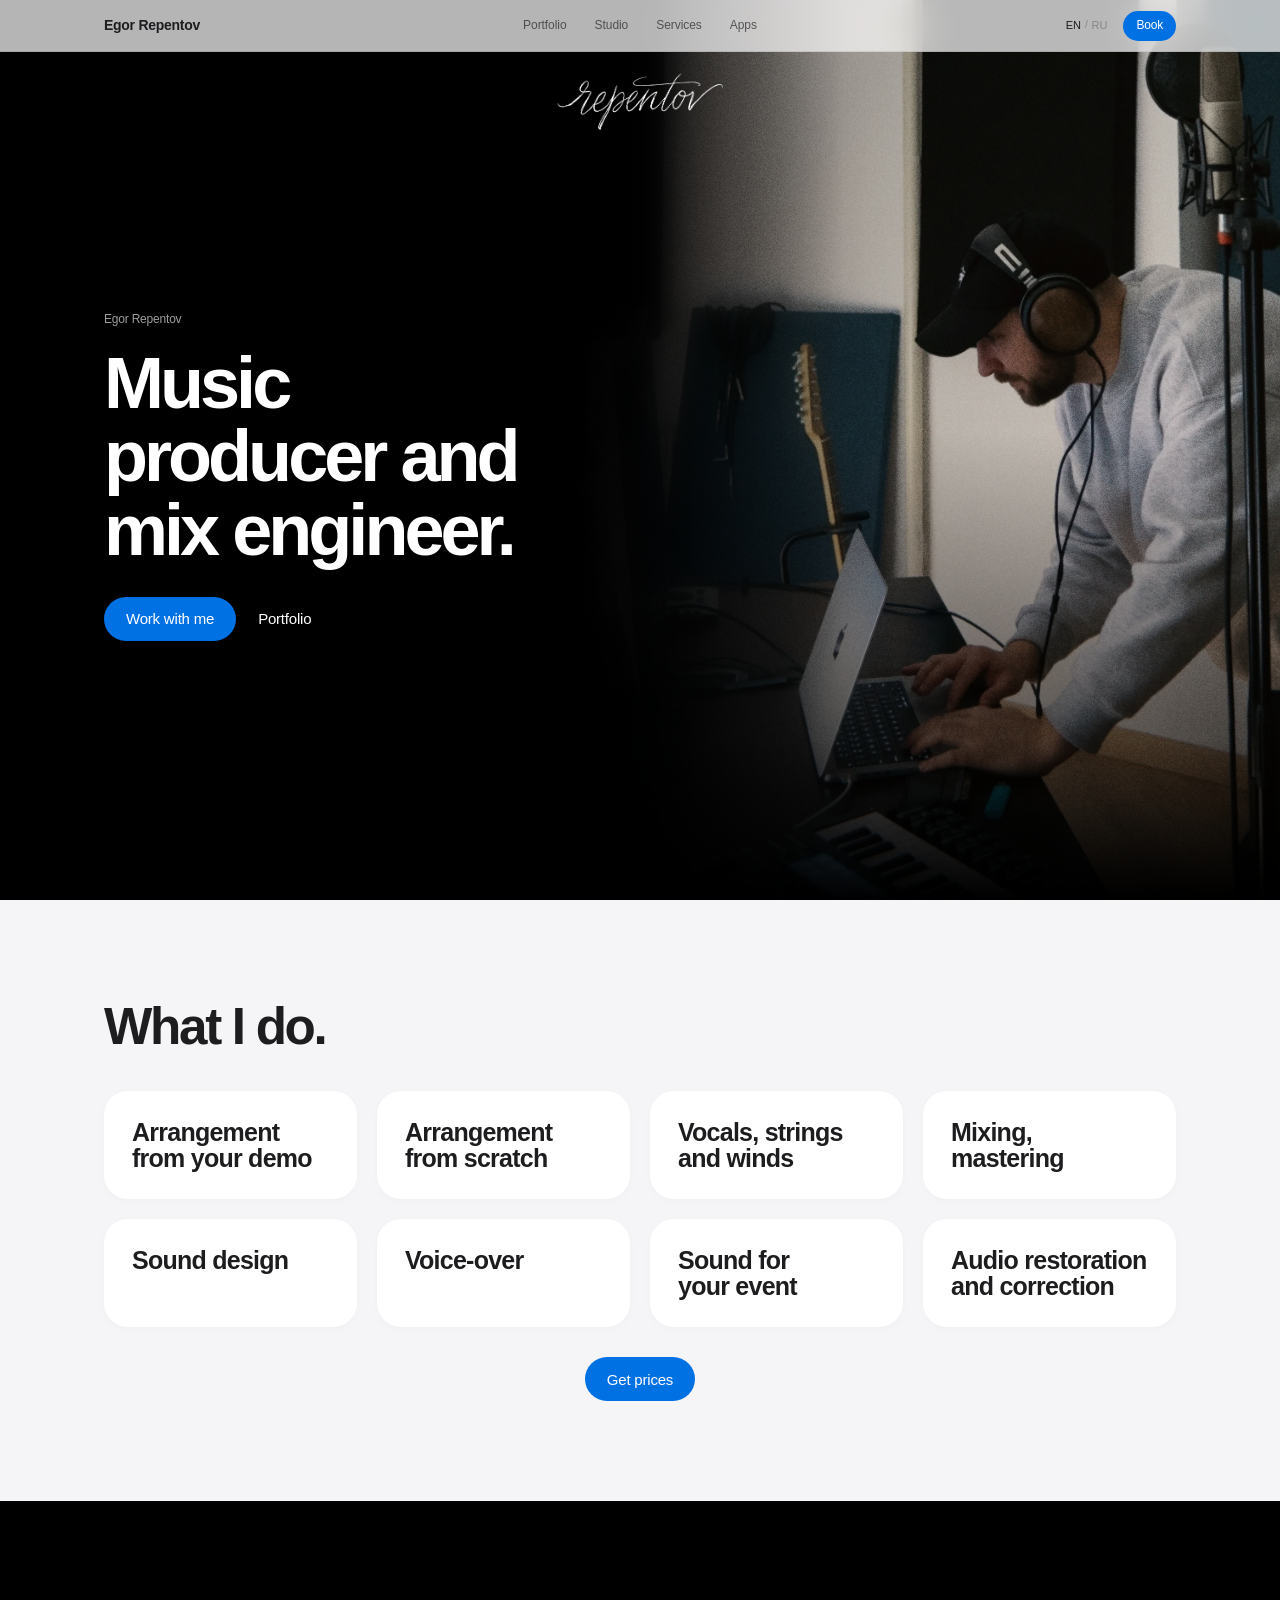
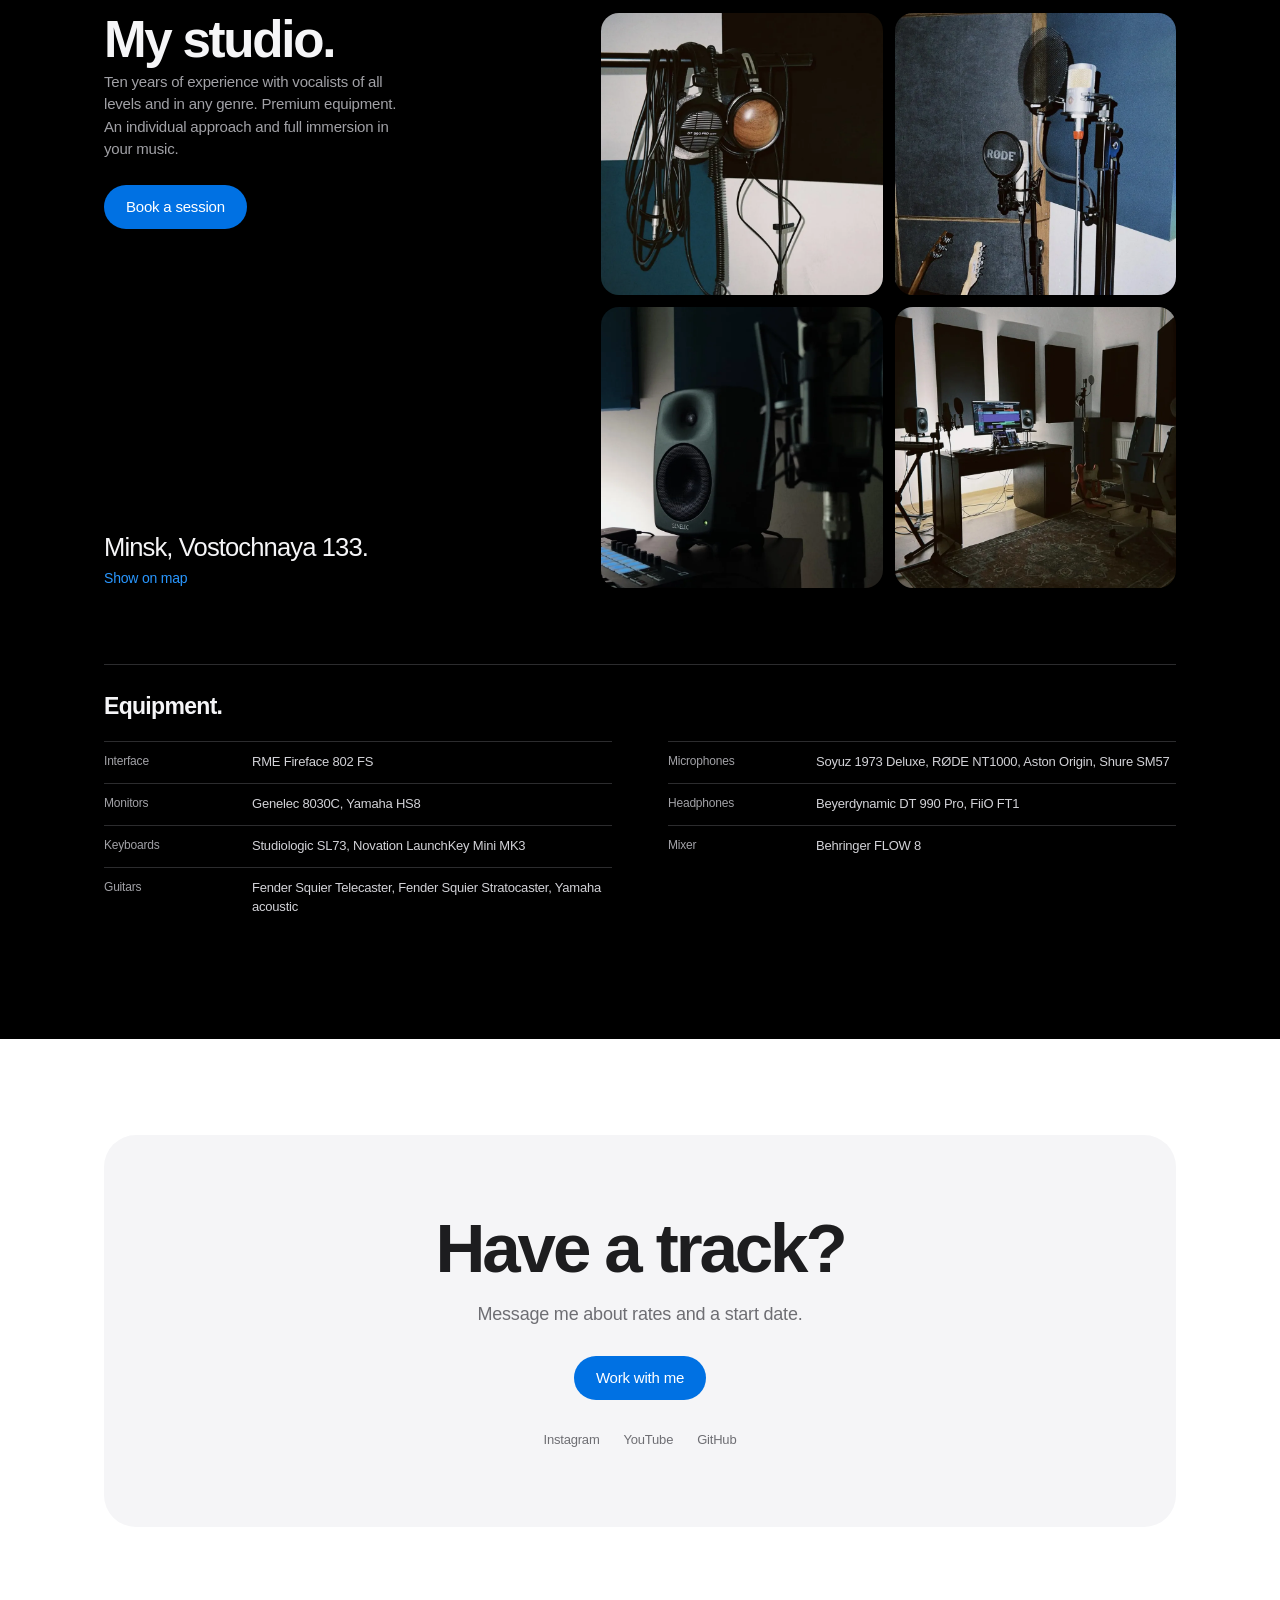
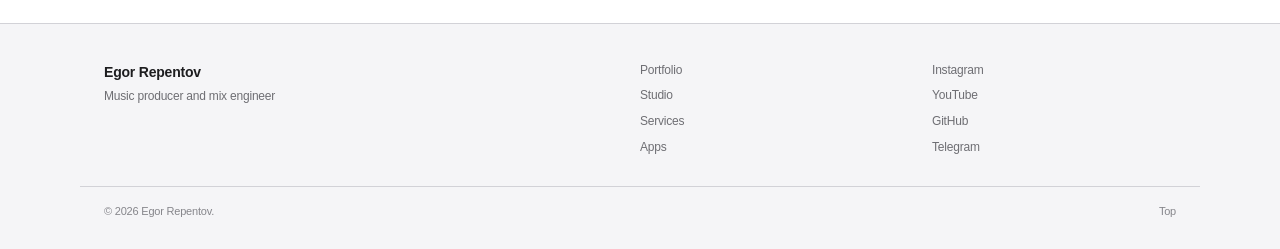
==== index.html @ b50a0714 "Initial site" ====
<!doctype html>
<html lang="en" data-lang="en">
<head>
  <meta charset="utf-8">
  <meta name="viewport" content="width=device-width, initial-scale=1">
  <title>Egor Repentov — music producer and mix engineer</title>
  <meta name="description" content="Egor Repentov is a music producer and mix engineer in Minsk. Music, recording and mixing. Studio and services.">
  <meta name="theme-color" content="#fbfbfd">
  <meta property="og:type" content="website">
  <meta property="og:title" content="Egor Repentov — music producer and mix engineer">
  <meta property="og:description" content="Egor Repentov is a music producer and mix engineer in Minsk. Music, recording and mixing. Studio and services.">
  <meta property="og:url" content="https://repentov-dev.github.io/">
  <meta property="og:image" content="https://repentov-dev.github.io/assets/hero-portrait.webp">
  <meta name="twitter:card" content="summary_large_image">
  <link rel="icon" href="favicon.svg" type="image/svg+xml">
  <link rel="stylesheet" href="css/apple.css">
  <script>
    try {
      if (localStorage.getItem('repentov-lang') === 'ru') {
        document.documentElement.lang = 'ru';
        document.documentElement.dataset.lang = 'ru';
      }
    } catch (e) {}
  </script>
</head>
<body class="page-home">
  <a class="skip" href="#main" data-ru="К содержанию">Skip to content</a>
  <header class="nav" data-nav>
    <div class="nav__inner">
      <a class="nav__brand" href="index.html" data-ru="Егор Репентов">Egor Repentov</a>
      <nav class="nav__links" aria-label="Primary">
        <a href="portfolio.html" data-nav-link="records" data-ru="Портфолио">Portfolio</a>
        <a href="index.html#studio" data-nav-link="studio" data-ru="Студия">Studio</a>
        <a href="index.html#services" data-nav-link="services" data-ru="Услуги">Services</a>
        <a href="apps.html" data-nav-link="apps" data-ru="Приложения">Apps</a>
      </nav>
      <div class="nav__actions">
        <div class="nav__lang" role="group" aria-label="Language" data-ru-aria-label="Язык">
          <button type="button" data-set-lang="en" aria-pressed="true" aria-label="English">en</button>
          <span aria-hidden="true">/</span>
          <button type="button" data-set-lang="ru" aria-pressed="false" lang="ru" aria-label="Русский">ru</button>
        </div>
        <a class="nav__book" href="https://t.me/repentov" target="_blank" rel="noopener" data-ru="Записаться">Book</a>
        <button class="nav__menu" type="button" data-menu aria-expanded="false" aria-controls="site-menu" aria-label="Menu" data-ru-aria-label="Меню"><span></span><span></span></button>
      </div>
    </div>
  </header>
  <div class="menu" id="site-menu" data-menu-panel aria-hidden="true">
    <nav class="menu__links" aria-label="Menu">
      <a href="portfolio.html" data-ru="Портфолио">Portfolio</a>
      <a href="index.html#studio" data-ru="Студия">Studio</a>
      <a href="index.html#services" data-ru="Услуги">Services</a>
      <a href="apps.html" data-ru="Приложения">Apps</a>
      <a href="index.html#contact" data-ru="Контакт">Contact</a>
    </nav>
    <a class="menu__book" href="https://t.me/repentov" target="_blank" rel="noopener" data-ru="Записаться">Book a session</a>
    <p class="menu__meta"><span>Minsk</span><a href="https://t.me/repentov" target="_blank" rel="noopener">Telegram</a></p>
  </div>

  <main id="main">
    <section class="classic-hero" id="top">
      <div class="classic-hero__media"><img src="assets/hero-portrait.webp" width="2016" height="2122" alt="Egor Repentov in the studio" loading="eager" fetchpriority="high" decoding="sync"></div>
      <div class="classic-hero__blur" aria-hidden="true"></div>
      <div class="classic-hero__grain" aria-hidden="true"></div>
      <div class="classic-hero__scrim" aria-hidden="true"></div>
      <a class="classic-hero__logo" href="#top" aria-label="Egor Repentov" data-ru-aria-label="Егор Репентов">
        <img src="assets/logo-repentov.png" width="385" height="136" alt="">
      </a>
      <div class="wrap classic-hero__inner">
        <div class="classic-hero__text">
          <p class="classic-hero__name" data-ru="Егор Репентов">Egor Repentov</p>
          <h1 data-ru="Музыкальный продюсер и микс-инженер.">Music producer and mix engineer.</h1>
          <div class="classic-hero__actions">
            <a class="button" href="https://t.me/repentov" target="_blank" rel="noopener" data-ru="Работать со мной">Work with me</a>
            <a class="button button--text" href="portfolio.html" data-ru="Портфолио">Portfolio</a>
          </div>
        </div>
      </div>
    </section>
    <section class="section services" id="services">
      <div class="wrap">
        <div class="section-head">
          <h2 data-ru="Что я делаю.">What I do.</h2>
        </div>
        <div class="service-grid">
          <article class="service-card">
            <h3 data-ru="Аранжировка по вашему демо">Arrangement from your demo</h3>
          </article>
          <article class="service-card">
            <h3 data-ru="Аранжировка с нуля">Arrangement from scratch</h3>
          </article>
          <article class="service-card">
            <h3 data-ru="Запись вокала, струнных, духовых">Vocals, strings and winds</h3>
          </article>
          <article class="service-card">
            <h3 data-ru="Сведение, мастеринг">Mixing, mastering</h3>
          </article>
          <article class="service-card">
            <h3 data-ru="Саунд-дизайн">Sound design</h3>
          </article>
          <article class="service-card">
            <h3 data-ru="Озвучка">Voice-over</h3>
          </article>
          <article class="service-card">
            <h3 data-ru="Звук на ваше мероприятие">Sound for your event</h3>
          </article>
          <article class="service-card">
            <h3 data-ru="Восстановление и коррекция аудио">Audio restoration and correction</h3>
          </article>
        </div>
        <div class="services__cta">
          <a class="button" href="https://t.me/repentov" target="_blank" rel="noopener" data-ru="Узнать цены">Get prices</a>
        </div>
      </div>
    </section>
    <section class="section studio theme-dark" id="studio">
      <div class="wrap">
        <div class="studio__grid">
          <div class="studio__copy">
            <h2 data-ru="Моя студия.">My studio.</h2>
            <p class="studio__note" data-ru="Десятилетний опыт работы с вокалистами любых уровней и в любых жанрах. Оборудование премиум-класса. Индивидуальный подход и полное погружение в вашу музыку.">Ten years of experience with vocalists of all levels and in any genre. Premium equipment. An individual approach and full immersion in your music.</p>
            <a class="button" href="https://t.me/repentov" target="_blank" rel="noopener" data-ru="Записаться">Book a session</a>
            <p class="studio__address" data-ru="Минск, ул. Восточная, 133.">Minsk, Vostochnaya 133.</p>
            <a class="text-link" href="https://yandex.by/maps/?ll=27.5978365%2C53.9412757&amp;z=17&amp;pt=27.5978365%2C53.9412757&amp;text=%D0%9C%D0%B8%D0%BD%D1%81%D0%BA%2C%20%D1%83%D0%BB%D0%B8%D1%86%D0%B0%20%D0%92%D0%BE%D1%81%D1%82%D0%BE%D1%87%D0%BD%D0%B0%D1%8F%2C%20133" target="_blank" rel="noopener"><span data-ru="Показать на карте">Show on map</span></a>
          </div>
          <div class="studio__photos"><figure><img src="assets/studio-1.webp" width="900" height="900" alt="Наушники в студии" loading="eager" decoding="async"></figure><figure><img src="assets/studio-2.webp" width="900" height="900" alt="Микрофонная стойка и гитары" loading="eager" decoding="async"></figure><figure><img src="assets/studio-3.webp" width="900" height="900" alt="Монитор Genelec 8030C" loading="eager" decoding="async"></figure><figure><img src="assets/studio-4.webp" width="900" height="900" alt="Студийная комната: стол, мониторы, акустические панели" loading="eager" decoding="async"></figure></div>
        </div>
        <div class="studio__gear">
          <h3 data-ru="Оборудование.">Equipment.</h3>
          <dl class="gear"><div><dt data-ru="Интерфейс">Interface</dt><dd>RME Fireface 802 FS</dd></div><div><dt data-ru="Микрофоны">Microphones</dt><dd>Soyuz 1973 Deluxe, RØDE NT1000, Aston Origin, Shure SM57</dd></div><div><dt data-ru="Мониторы">Monitors</dt><dd>Genelec 8030C, Yamaha HS8</dd></div><div><dt data-ru="Наушники">Headphones</dt><dd>Beyerdynamic DT 990 Pro, FiiO FT1</dd></div><div><dt data-ru="Клавиши">Keyboards</dt><dd>Studiologic SL73, Novation LaunchKey Mini MK3</dd></div><div><dt data-ru="Микшер">Mixer</dt><dd>Behringer FLOW 8</dd></div><div><dt data-ru="Гитары">Guitars</dt><dd>Fender Squier Telecaster, Fender Squier Stratocaster, Yamaha acoustic</dd></div></dl>
        </div>
      </div>
    </section>
    <section class="section contact" id="contact">
      <div class="wrap">
        <div class="contact__card">
          <h2 data-ru="Есть трек?">Have a track?</h2>
          <p data-ru="Напишите: обсудим цену и срок.">Message me about rates and a start date.</p>
          <a class="button" href="https://t.me/repentov" target="_blank" rel="noopener" data-ru="Работать со мной">Work with me</a>
          <div class="contact__socials">
            <a href="https://www.instagram.com/repentov/" target="_blank" rel="noopener">Instagram</a>
            <a href="https://www.youtube.com/@repentov_official" target="_blank" rel="noopener">YouTube</a>
            <a href="https://github.com/repentov-dev" target="_blank" rel="noopener">GitHub</a>
          </div>
        </div>
      </div>
    </section>
  </main>
  <footer class="foot">
    <div class="wrap foot__grid">
      <div class="foot__brand">
        <a href="index.html" data-ru="Егор Репентов">Egor Repentov</a>
        <p data-ru="Музыкальный продюсер и микс-инженер">Music producer and mix engineer</p>
      </div>
      <nav class="foot__nav" aria-label="Footer">
        <a href="portfolio.html" data-ru="Портфолио">Portfolio</a>
        <a href="index.html#studio" data-ru="Студия">Studio</a>
        <a href="index.html#services" data-ru="Услуги">Services</a>
        <a href="apps.html" data-ru="Приложения">Apps</a>
      </nav>
      <div class="foot__social">
        <a href="https://www.instagram.com/repentov/" target="_blank" rel="noopener">Instagram</a>
        <a href="https://www.youtube.com/@repentov_official" target="_blank" rel="noopener">YouTube</a>
        <a href="https://github.com/repentov-dev" target="_blank" rel="noopener">GitHub</a>
        <a href="https://t.me/repentov" target="_blank" rel="noopener">Telegram</a>
      </div>
    </div>
    <div class="wrap foot__fine">
      <span data-ru="© 2026 Егор Репентов.">© 2026 Egor Repentov.</span>
      <a href="index.html" data-ru="Наверх">Top</a>
    </div>
  </footer>

  <script src="js/site.js" defer></script>
</body>
</html>
---- css/apple.css ----
/* Egor Repentov — Apple-style editorial site */

:root {
  --bg: #ffffff;
  --bg-alt: #f5f5f7;
  --ink: #1d1d1f;
  --muted: #6e6e73;
  --faint: #86868b;
  --line: #d2d2d7;
  --line-soft: #e8e8ed;
  --blue: #0071e3;
  --blue-hover: #0077ed;
  --dark: #000000;
  --dark-2: #1d1d1f;
  --dark-3: #2c2c2e;
  --dark-text: #f5f5f7;
  --dark-muted: #a1a1a6;
  --dark-link: #2997ff;
  --nav: 52px;
  --wrap: 1120px;
  --gutter: 24px;
  --radius: 20px;
  --ease: cubic-bezier(0.32, 0.72, 0, 1);
  --ease-out: cubic-bezier(0.16, 1, 0.3, 1);
  --font: -apple-system, BlinkMacSystemFont, "SF Pro Display", "SF Pro Text", "Helvetica Neue", Helvetica, Arial, sans-serif;
  color-scheme: light;
}

*, *::before, *::after { box-sizing: border-box; }
html { overflow-x: clip; scroll-behavior: smooth; scroll-padding-top: var(--nav); -webkit-text-size-adjust: 100%; }
body { margin: 0; background: var(--bg); color: var(--ink); font-family: var(--font); font-size: 17px; line-height: 1.47; letter-spacing: -0.012em; -webkit-font-smoothing: antialiased; overflow-x: clip; }
h1, h2, h3 { margin: 0; font-family: var(--font); font-weight: 600; letter-spacing: -0.045em; line-height: 1.04; text-wrap: balance; }
h1 { font-size: clamp(3rem, 7.5vw, 6.5rem); line-height: 0.95; letter-spacing: -0.055em; }
h2 { font-size: clamp(2.2rem, 4vw, 3.5rem); }
h3 { font-size: 1.4rem; letter-spacing: -0.03em; }
p { margin: 0; text-wrap: pretty; }
img { display: block; max-width: 100%; height: auto; }
a { color: inherit; text-decoration: none; }
button { font: inherit; color: inherit; }
::selection { background: var(--ink); color: var(--bg); }
:focus-visible { outline: 2px solid var(--blue); outline-offset: 3px; border-radius: 6px; }
.wrap { width: 100%; max-width: var(--wrap); margin-inline: auto; padding-inline: var(--gutter); }
main { min-height: 100vh; }
body.menu-open { overflow: hidden; }
@view-transition { navigation: auto; }
::view-transition-old(root), ::view-transition-new(root) { animation-duration: 0.28s; }
.page-records main, .page-apps main { padding-top: var(--nav); }
.skip { position: fixed; top: 8px; left: 12px; z-index: 300; padding: 8px 14px; border-radius: 980px; background: var(--ink); color: #fff; font-size: 12px; transform: translateY(-200%); transition: transform 0.2s var(--ease-out); }
.skip:focus-visible { transform: none; }

/* navigation */
.nav { position: fixed; inset: 0 0 auto; z-index: 100; height: var(--nav); background: rgba(251, 251, 253, 0.72); -webkit-backdrop-filter: saturate(180%) blur(20px); backdrop-filter: saturate(180%) blur(20px); border-bottom: 1px solid rgba(0, 0, 0, 0.08); transition: background-color 0.3s linear, box-shadow 0.3s linear; }
.nav.is-scrolled { background: rgba(251, 251, 253, 0.9); box-shadow: 0 1px 0 rgba(0, 0, 0, 0.04); }
.nav__inner { display: grid; grid-template-columns: 1fr auto 1fr; align-items: center; gap: 24px; width: 100%; max-width: var(--wrap); height: 100%; margin-inline: auto; padding-inline: var(--gutter); }
.nav__brand { justify-self: start; font-size: 14px; font-weight: 600; letter-spacing: -0.02em; white-space: nowrap; }
.nav__links { display: flex; align-items: center; justify-content: center; gap: 28px; }
.nav__links a { color: rgba(29, 29, 31, 0.68); font-size: 12px; letter-spacing: -0.005em; transition: color 0.2s linear; }
.nav__links a:hover, .nav__links a[aria-current="page"] { color: var(--ink); }
.nav__actions { justify-self: end; display: flex; align-items: center; gap: 14px; }
.nav__lang { display: inline-flex; align-items: center; gap: 2px; }
.nav__lang button { min-height: 28px; padding: 0 2px; border: 0; background: none; color: var(--faint); font-family: var(--font); font-size: 11px; font-weight: 500; text-transform: uppercase; cursor: pointer; transition: color 0.2s linear; }
.nav__lang button:hover { color: var(--ink); }
.nav__lang button[aria-pressed="true"] { color: var(--ink); }
.nav__lang span { color: var(--faint); font-size: 10px; }
.nav__book { display: inline-flex; align-items: center; justify-content: center; min-height: 30px; padding: 0 13px; border-radius: 980px; background: var(--blue); color: #fff; font-size: 12px; font-weight: 500; transition: background-color 0.2s linear, transform 0.1s var(--ease-out); }
.nav__book:hover { background: var(--blue-hover); }
.nav__book:active { transform: scale(0.97); }
.nav__menu { display: none; width: 30px; height: 30px; padding: 0; border: 0; background: none; cursor: pointer; }
.nav__menu span { display: block; width: 18px; height: 1px; margin: 5px auto; background: var(--ink); transition: transform 0.25s var(--ease), opacity 0.2s linear; }
.nav__menu.is-open span:first-child { transform: translateY(3px) rotate(45deg); }
.nav__menu.is-open span:last-child { transform: translateY(-3px) rotate(-45deg); }

/* mobile sheet */
.menu { position: fixed; inset: var(--nav) 0 0; z-index: 90; display: none; flex-direction: column; padding: 34px var(--gutter) 40px; background: rgba(251, 251, 253, 0.94); -webkit-backdrop-filter: saturate(180%) blur(24px); backdrop-filter: saturate(180%) blur(24px); opacity: 0; visibility: hidden; transform: translateY(-10px); transition: opacity 0.25s linear, transform 0.35s var(--ease), visibility 0.25s linear; overflow-y: auto; }
.menu.is-open { opacity: 1; visibility: visible; transform: none; }
.menu__links { display: flex; flex-direction: column; }
.menu__links a { padding: 18px 0; border-bottom: 1px solid var(--line); font-size: 30px; font-weight: 600; letter-spacing: -0.045em; }
.menu__book { align-self: flex-start; margin-top: 28px; }
.menu__meta { display: flex; gap: 20px; margin-top: auto; padding-top: 28px; color: var(--muted); font-size: 12px; }
.menu__meta a { color: var(--blue); }

/* type + controls */
.button { display: inline-flex; align-items: center; justify-content: center; min-height: 44px; padding: 0 22px; border: 0; border-radius: 980px; background: var(--blue); color: #fff; font-size: 15px; font-weight: 500; line-height: 1; cursor: pointer; transition: background-color 0.2s linear, transform 0.1s var(--ease-out); }
.button:hover { background: var(--blue-hover); }
.button:active { transform: scale(0.97); }
.button--text { min-height: 44px; padding: 0; border-radius: 0; background: transparent; color: #fff; }
.button--text:hover { background: transparent; color: rgba(255, 255, 255, 0.72); }
.text-link { color: var(--blue); font-size: 14px; border-bottom: 1px solid transparent; transition: border-color 0.2s linear, color 0.2s linear; }
.text-link:hover { border-color: currentColor; }
.theme-dark .text-link, .section-head--dark .text-link { color: var(--dark-link); }
.round-button { display: grid; place-items: center; width: 36px; height: 36px; padding: 0; border: 1px solid var(--line); border-radius: 50%; background: var(--bg); color: var(--ink); cursor: pointer; transition: background-color 0.2s linear, opacity 0.2s linear, transform 0.1s var(--ease-out); }
.round-button:hover { background: var(--bg-alt); }
.round-button:active { transform: scale(0.94); }
.round-button:disabled { opacity: 0.35; cursor: default; }
.round-button svg { width: 17px; height: 17px; fill: none; stroke: currentColor; stroke-width: 1.7; stroke-linecap: round; stroke-linejoin: round; }


/* classic first screen — kept from the original site */
.classic-hero { position: relative; min-height: 100svh; display: flex; align-items: center; padding: calc(var(--nav) + 72px) 0 72px; background: #000; color: #fff; overflow: hidden; }
.classic-hero__media { position: absolute; top: 0; right: 0; bottom: 0; z-index: 0; width: 55vw; overflow: hidden; background: #000; }
.classic-hero__media::after { content: ""; position: absolute; inset: 0; z-index: 2; pointer-events: none; background: linear-gradient(90deg, #000 0%, rgba(0, 0, 0, 0.85) 10%, rgba(0, 0, 0, 0.45) 22%, rgba(0, 0, 0, 0) 38%); }
.classic-hero__media img { width: 100%; height: 100%; object-fit: cover; object-position: 50% 38%; }
.classic-hero__blur { position: absolute; inset: -24px; z-index: 1; pointer-events: none; -webkit-backdrop-filter: blur(14px) saturate(115%); backdrop-filter: blur(14px) saturate(115%); -webkit-mask-image: linear-gradient(90deg, #000 0%, #000 40%, rgba(0, 0, 0, 0.65) 52%, rgba(0, 0, 0, 0) 68%); mask-image: linear-gradient(90deg, #000 0%, #000 40%, rgba(0, 0, 0, 0.65) 52%, rgba(0, 0, 0, 0) 68%); }
.classic-hero__grain { position: absolute; top: 0; right: 0; bottom: 0; z-index: 1; width: 55vw; pointer-events: none; background-image: url("../assets/grain.png"); background-size: 256px 256px; opacity: 0.16; mix-blend-mode: overlay; }
.classic-hero__scrim { position: absolute; inset: 0; z-index: 2; pointer-events: none; background: linear-gradient(90deg, rgba(0, 0, 0, 0.96) 0%, rgba(0, 0, 0, 0.86) 24%, rgba(0, 0, 0, 0.48) 46%, rgba(0, 0, 0, 0.18) 68%, rgba(0, 0, 0, 0.04) 100%), linear-gradient(0deg, #000 0%, rgba(0, 0, 0, 0.5) 18%, rgba(0, 0, 0, 0.04) 52%, rgba(0, 0, 0, 0.12) 100%); }
.classic-hero__logo { position: absolute; top: calc(var(--nav) + 20px); left: 50%; z-index: 4; display: block; transform: translateX(-50%); filter: drop-shadow(0 2px 16px rgba(0, 0, 0, 0.55)); }
.classic-hero__logo img { width: auto; height: clamp(48px, 4.6vw, 66px); }
.classic-hero__inner { position: relative; z-index: 3; width: 100%; }
.classic-hero__text { max-width: min(480px, 42vw); }
.classic-hero__name { margin-bottom: 18px; color: rgba(255, 255, 255, 0.62); font-size: 12px; }
.classic-hero h1 { color: #fff; font-size: clamp(2.1rem, 6.2vw, 4.5rem); line-height: 1.02; letter-spacing: -0.055em; text-shadow: 0 2px 24px rgba(0, 0, 0, 0.45); }
.classic-hero__actions { display: flex; flex-wrap: wrap; align-items: center; gap: 22px; margin-top: 30px; }
.classic-hero .button--text { color: #fff; }
.classic-hero .button--text:hover { color: rgba(255, 255, 255, 0.7); }

@media (max-width: 820px) {
  body.page-home { padding-top: var(--nav); }
  .classic-hero { min-height: calc(100svh - var(--nav)); display: flex; align-items: flex-end; padding: 0 0 26px; }
  .classic-hero__media { position: absolute; inset: 0; width: 100%; height: 100%; }
  .classic-hero__media img { width: 100%; height: 100%; object-fit: cover; object-position: 62% 32%; }
  .classic-hero__media::after { display: none; }
  .classic-hero__grain { display: none; }
  .classic-hero__logo { position: absolute; top: 20px; left: 50%; z-index: 4; margin: 0; transform: translateX(-50%); }
  .classic-hero__logo img { height: 84px; }
  .classic-hero__inner { position: relative; z-index: 3; display: flex; align-items: flex-end; width: 100%; }
  .classic-hero__text { max-width: 100%; }
  .classic-hero__name { display: none; }
  .classic-hero h1 { max-width: 100%; font-size: clamp(2.25rem, 9.4vw, 3.25rem); line-height: 0.98; }
  .classic-hero__actions { gap: 10px; margin-top: 22px; }
  .classic-hero .button { min-height: 44px; padding: 0 18px; font-size: 14px; }
  .classic-hero .button--text { padding: 0 18px; border: 1px solid rgba(255, 255, 255, 0.42); border-radius: 980px; background: rgba(255, 255, 255, 0.12); -webkit-backdrop-filter: blur(12px); backdrop-filter: blur(12px); }
  .classic-hero .button--text:hover { background: rgba(255, 255, 255, 0.2); color: #fff; }
  .classic-hero__blur { display: none; }
  .classic-hero__scrim { background: linear-gradient(180deg, rgba(0, 0, 0, 0.86) 0%, rgba(0, 0, 0, 0.55) 14%, rgba(0, 0, 0, 0.14) 34%, rgba(0, 0, 0, 0.3) 52%, rgba(0, 0, 0, 0.84) 68%, #000 100%); }
}

/* hero */
.hero { position: relative; min-height: 100svh; display: flex; flex-direction: column; justify-content: flex-end; padding: 80px 0 64px; background: #000; color: #fff; overflow: hidden; }
.hero__media { position: absolute; inset: 0; will-change: transform; }
.hero__media img { width: 100%; height: 100%; object-fit: cover; object-position: 50% 38%; opacity: 1; filter: brightness(0.82) saturate(1.05); animation: hero-in 1.4s var(--ease-out) both; }
@keyframes hero-in { from { transform: scale(1.04); } to { transform: none; } }
.hero__shade { position: absolute; inset: 0; background: rgba(0, 0, 0, 0.32); }
.hero__content { position: relative; z-index: 1; max-width: 900px; }
.hero h1 { color: #fff; text-shadow: 0 2px 24px rgba(0, 0, 0, 0.55); animation: hero-rise 1s var(--ease-out) 0.15s both; }
.hero__role { margin-top: 14px; color: rgba(255, 255, 255, 0.88); text-shadow: 0 2px 18px rgba(0, 0, 0, 0.5); font-size: clamp(1.15rem, 2vw, 1.55rem); letter-spacing: -0.025em; animation: hero-rise 1s var(--ease-out) 0.28s both; }
.hero__actions { display: flex; flex-wrap: wrap; align-items: center; gap: 24px; margin-top: 28px; text-shadow: 0 2px 18px rgba(0, 0, 0, 0.45); animation: hero-rise 1s var(--ease-out) 0.4s both; }
@keyframes hero-rise { from { transform: translateY(18px); } to { transform: none; } }
.hero__meta { position: relative; z-index: 1; display: flex; justify-content: space-between; gap: 24px; margin-top: 44px; color: rgba(255, 255, 255, 0.72); font-size: 12px; letter-spacing: 0; text-shadow: 0 1px 12px rgba(0, 0, 0, 0.5); }
.hero__scroll { position: absolute; bottom: 18px; left: 50%; z-index: 2; width: 1px; height: 34px; background: rgba(255, 255, 255, 0.4); transform: translateX(-50%); }
.hero__scroll span { display: block; width: 1px; height: 9px; background: #fff; }
.hero__scroll:hover span { animation: scroll-line 1.2s var(--ease) infinite; }
@keyframes scroll-line { 0% { transform: translateY(0); opacity: 1; } 70% { transform: translateY(25px); opacity: 0; } 100% { transform: translateY(25px); opacity: 0; } }

/* sections */
.section { padding: 100px 0; }
.section-head { display: flex; align-items: flex-end; justify-content: space-between; gap: 32px; margin-bottom: 34px; }
.section-head h2 { max-width: 760px; }
.section-head__note { max-width: 450px; color: var(--muted); font-size: 15px; line-height: 1.5; }
.section-head--dark { color: var(--dark-text); }
.section-head--dark .section-head__note { color: var(--dark-muted); }

/* intro */
.intro { padding: 118px 0; background: var(--bg); }
.intro__inner { max-width: 900px; margin-inline: auto; text-align: center; }
.intro h2 { font-size: clamp(2.4rem, 4.8vw, 4rem); }
.intro__lead { max-width: 560px; margin: 22px auto 0; color: var(--muted); font-size: 20px; line-height: 1.45; }
.intro__names { display: flex; flex-wrap: wrap; justify-content: center; gap: 10px 24px; margin-top: 36px; color: var(--faint); font-size: 14px; }


/* selected records carousel */
.records { background: var(--bg); border-top: 1px solid var(--line-soft); }
.carousel { display: flex; gap: 20px; overflow-x: auto; scroll-snap-type: x mandatory; padding: 4px 0 12px; scrollbar-width: none; -webkit-overflow-scrolling: touch; }
.carousel::-webkit-scrollbar { display: none; }
.carousel:focus-visible { outline-offset: 6px; }
.release-card { flex: 0 0 326px; scroll-snap-align: start; overflow: hidden; border-radius: 20px; background: var(--bg-alt); transition: transform 0.45s var(--ease-out), box-shadow 0.45s var(--ease-out); }
.release-card:hover { transform: translateY(-4px); box-shadow: 0 16px 44px rgba(0, 0, 0, 0.1); }
.release-card__cover { aspect-ratio: 1 / 1; overflow: hidden; }
.release-card__cover img { width: 100%; height: 100%; object-fit: cover; transition: transform 0.7s var(--ease-out); }
.release-card:hover .release-card__cover img { transform: scale(1.03); }
.release-card__body { padding: 15px 17px 18px; }
.release-card__body h3 { font-size: 17px; }
.release-card__title { margin-top: 3px; color: var(--muted); font-size: 14px; }
.release-card__meta { display: flex; gap: 10px; margin-top: 8px; color: var(--faint); font-size: 12px; }
.carousel__foot { display: flex; align-items: center; justify-content: space-between; gap: 24px; margin-top: 26px; }
.carousel__controls { display: flex; gap: 8px; }

/* studio */
.studio { background: var(--dark); color: var(--dark-text); padding: 112px 0; }
.studio__grid { display: grid; grid-template-columns: minmax(0, 0.85fr) minmax(0, 1.15fr); gap: 72px; align-items: stretch; }
.studio__copy { display: flex; flex-direction: column; align-items: flex-start; align-self: stretch; gap: 0; }
.studio h2 { color: var(--dark-text); font-size: clamp(2.4rem, 4vw, 3.7rem); }
.studio__address { margin-top: auto; padding-top: 30px; font-size: clamp(1.3rem, 2vw, 1.7rem); letter-spacing: -0.035em; }
.studio__note { max-width: 40ch; margin-top: 4px; color: var(--dark-muted); font-size: 15px; line-height: 1.5; }
.studio .button { margin-top: 24px; }
.studio .text-link { display: table; margin-top: 2px; line-height: 1.3; }
.studio__photos { display: grid; grid-template-columns: repeat(2, minmax(0, 1fr)); gap: 12px; }
.studio__photos figure { margin: 0; aspect-ratio: 1 / 1; overflow: hidden; border-radius: 18px; background: #111; }
.studio__photos img { width: 100%; height: 100%; object-fit: cover; transition: transform 0.8s var(--ease-out); }
.studio__photos figure:hover img { transform: scale(1.025); }
.studio__gear { margin-top: 76px; padding-top: 30px; border-top: 1px solid var(--dark-3); }
.studio__gear h3 { color: var(--dark-text); font-size: 23px; }
.gear { display: grid; grid-template-columns: repeat(2, minmax(0, 1fr)); gap: 0 56px; margin: 22px 0 0; }
.gear div { display: grid; grid-template-columns: 132px minmax(0, 1fr); gap: 16px; padding: 11px 0; border-top: 1px solid var(--dark-3); }
.gear dt { color: var(--dark-muted); font-size: 12px; }
.gear dd { margin: 0; color: #d2d2d7; font-size: 13px; line-height: 1.45; }

/* services */
.services { background: var(--bg-alt); }
.service-grid { display: grid; grid-template-columns: repeat(4, minmax(0, 1fr)); gap: 20px; margin-top: 38px; }
.services__cta { display: flex; justify-content: center; width: 100%; margin-top: 30px; }
.service-card { padding: 28px; border-radius: 24px; background: var(--bg); min-height: 0; box-shadow: 0 2px 8px rgba(0, 0, 0, 0.025); transition: transform 0.45s var(--ease-out), box-shadow 0.45s var(--ease-out); }
.service-card:hover { transform: translateY(-4px); box-shadow: 0 18px 44px rgba(0, 0, 0, 0.075); }
.service-card h3 { font-size: 25px; }
.service-card p { max-width: 30ch; margin-top: 16px; color: var(--muted); font-size: 15px; line-height: 1.5; }

/* apps */
.apps { background: var(--dark); color: var(--dark-text); padding: 112px 0; }
.app-grid { display: grid; grid-template-columns: repeat(3, minmax(0, 1fr)); gap: 20px; margin-top: 38px; }
.app-card { padding: 14px 14px 20px; border-radius: 24px; background: var(--dark-2); color: var(--dark-text); transition: transform 0.45s var(--ease-out), background-color 0.3s linear; }
.app-card:hover { transform: translateY(-4px); background: #242426; }
.app-card__media { aspect-ratio: 2 / 1; overflow: hidden; border-radius: 15px; background: #000; }
.app-card__media img { width: 100%; height: 100%; object-fit: cover; }
.app-card h3 { margin: 16px 4px 0; font-size: 21px; }
.app-card p { margin: 7px 4px 0; color: var(--dark-muted); font-size: 13px; line-height: 1.45; }
.app-card__more { display: inline-block; margin: 13px 4px 0; color: var(--dark-link); font-size: 13px; }

/* contact */
.contact { padding: 96px 0; background: var(--bg); }
.contact__card { padding: 78px 24px; border-radius: 32px; background: var(--bg-alt); text-align: center; }
.contact h2 { font-size: clamp(2.8rem, 5.4vw, 4.6rem); }
.contact__card > p { max-width: 440px; margin: 16px auto 0; color: var(--muted); font-size: 18px; }
.contact__card .button { margin-top: 28px; }
.contact__socials { display: flex; flex-wrap: wrap; justify-content: center; gap: 10px 24px; margin-top: 30px; color: var(--muted); font-size: 13px; }
.contact__socials a:hover { color: var(--ink); }

/* footer */
.foot { padding: 38px 0 30px; background: var(--bg-alt); border-top: 1px solid var(--line); color: var(--muted); font-size: 12px; }
.foot__grid { display: grid; grid-template-columns: 2fr 1fr 1fr; gap: 48px; }
.foot__brand a { color: var(--ink); font-size: 14px; font-weight: 600; }
.foot__brand p { margin-top: 6px; color: var(--muted); }
.foot__nav, .foot__social { display: flex; flex-direction: column; gap: 8px; }
.foot__nav a:hover, .foot__social a:hover { color: var(--ink); }
.foot__fine { display: flex; justify-content: space-between; gap: 20px; margin-top: 30px; padding-top: 16px; border-top: 1px solid var(--line); color: var(--faint); font-size: 11px; }
.foot__fine a:hover { color: var(--ink); }
.foot__legal { max-width: 86ch; margin: 12px auto 0; padding-inline: var(--gutter); color: var(--faint); font-size: 10.5px; line-height: 1.5; }

/* records page */
.collection-hero { padding: 78px 0 26px; background: var(--bg); }
.collection-hero h1 { font-size: clamp(3rem, 7vw, 5.6rem); }
.collection-hero p { margin-top: 12px; color: var(--muted); font-size: 20px; }
.segmented { position: relative; display: grid; grid-template-columns: repeat(4, 1fr); max-width: 520px; margin-top: 32px; padding: 2px; border-radius: 980px; background: var(--line-soft); }
.segmented__thumb { position: absolute; top: 2px; bottom: 2px; left: 2px; width: calc(25% - 1px); border-radius: 980px; background: #fff; box-shadow: 0 1px 3px rgba(0, 0, 0, 0.12); transform: translateX(calc(var(--i, 0) * 100%)); transition: transform 0.36s var(--ease); }
.segmented button { position: relative; z-index: 1; min-height: 32px; padding: 0 10px; border: 0; border-radius: 980px; background: none; color: var(--muted); font-family: var(--font); font-size: 12px; cursor: pointer; transition: color 0.2s linear; }
.segmented button:hover, .segmented button[aria-pressed="true"] { color: var(--ink); }
.collection { padding: 38px 0 96px; background: var(--bg); }
.grid { display: grid; grid-template-columns: repeat(4, minmax(0, 1fr)); gap: 42px 22px; }
.grid-card[hidden] { display: none !important; }
.grid-card { min-width: 0; transition: transform 0.45s var(--ease-out); }
.grid-card:hover { transform: translateY(-3px); }
.grid-card__cover { display: block; aspect-ratio: 1 / 1; overflow: hidden; border-radius: 20px; background: var(--bg-alt); box-shadow: 0 2px 10px rgba(0, 0, 0, 0.04); }
.grid-card__cover img { width: 100%; height: 100%; object-fit: cover; transition: transform 0.7s var(--ease-out); }
.grid-card:hover .grid-card__cover img { transform: scale(1.025); }
.grid-card__body { padding: 14px 2px 0; }
.grid-card__body h2 { font-size: 21px; letter-spacing: -0.035em; }
.grid-card__title { margin-top: 2px; color: var(--muted); font-size: 15px; }
.grid-card__meta { display: flex; gap: 10px; margin-top: 7px; color: var(--faint); font-size: 12px; }
.grid-card__roles { margin-top: 5px; color: var(--faint); font-size: 12px; }
.grid-card__links { display: flex; flex-wrap: wrap; gap: 6px; margin-top: 12px; }
.grid-card__links a { padding: 4px 10px; border-radius: 980px; background: var(--bg-alt); color: var(--muted); font-size: 11px; transition: background-color 0.2s linear, color 0.2s linear; }
.grid-card__links a:hover { background: var(--line-soft); color: var(--ink); }

/* apps page */
.apps-hero { padding-bottom: 16px; }
.products { padding: 20px 0 84px; }
.product { display: grid; grid-template-columns: minmax(0, 1.15fr) minmax(0, 0.85fr); gap: 56px; align-items: center; padding: 52px 0; border-top: 1px solid var(--line); }
.product:nth-child(even) .product__media { order: 2; }
.product:nth-child(even) .product__body { order: 1; }
.product__media { display: block; overflow: hidden; border-radius: 28px; background: var(--bg-alt); box-shadow: 0 8px 30px rgba(0, 0, 0, 0.06); }
.product__media img { width: 100%; aspect-ratio: 2 / 1; object-fit: cover; transition: transform 0.7s var(--ease-out); }
.product__media:hover img { transform: scale(1.02); }
.product__body h2 { font-size: clamp(2rem, 3.2vw, 2.8rem); }
.product__body > p { max-width: 44ch; margin-top: 12px; color: var(--muted); font-size: 16px; line-height: 1.5; }
.product__specs { margin: 24px 0 0; border-top: 1px solid var(--line); }
.product__specs div { display: grid; grid-template-columns: 116px minmax(0, 1fr); gap: 16px; padding: 9px 0; border-bottom: 1px solid var(--line); font-size: 12px; }
.product__specs dt { color: var(--faint); }
.product__specs dd { margin: 0; color: var(--ink); }
.product__links { display: flex; flex-wrap: wrap; gap: 18px; margin-top: 22px; }
.built { background: var(--bg-alt); }
.features { display: grid; grid-template-columns: repeat(2, minmax(0, 1fr)); gap: 20px; margin-top: 38px; }
.feature { padding: 28px; border-radius: 24px; background: var(--bg); }
.feature h3 { font-size: 20px; }
.feature p { max-width: 36ch; margin-top: 8px; color: var(--muted); font-size: 14px; line-height: 1.5; }

@media (max-width: 1060px) {
  .studio__grid { gap: 44px; }
  .service-grid { gap: 14px; }
  .app-grid { gap: 14px; }
  .grid { grid-template-columns: repeat(3, minmax(0, 1fr)); gap: 40px 18px; }
  .features { gap: 14px; }
}

@media (max-width: 820px) {
  :root { --nav: 48px; }
  .nav__inner { grid-template-columns: 1fr auto; }
  .nav__links { display: none; }
  .nav__book { display: none; }
  .nav__menu { display: block; }
  .menu { display: flex; }
  .hero { padding-top: 64px; padding-bottom: 52px; }
  .hero h1 { font-size: clamp(2.8rem, 11vw, 4.5rem); }
  .hero__role { font-size: 19px; }
  .hero__meta { margin-top: 30px; font-size: 11px; }
  .hero__scroll { display: none; }
  .section { padding: 72px 0; }
  .intro { padding: 82px 0; }
  .intro__lead { font-size: 18px; }
  .section-head { align-items: flex-start; flex-direction: column; gap: 10px; margin-bottom: 26px; }
  .section-head__note { max-width: 100%; }
  .release-card { flex-basis: 76vw; }
  .studio { padding: 78px 0; }
  .studio__grid { grid-template-columns: 1fr; gap: 34px; }
  .studio__copy { position: static; }
  .studio__gear { margin-top: 44px; }
  .gear { grid-template-columns: 1fr; }
  .service-grid { grid-template-columns: repeat(2, minmax(0, 1fr)); }
  .app-grid { grid-template-columns: 1fr; }
  .service-card { min-height: 0; }
  .contact { padding: 64px 0; }
  .contact__card { padding: 56px 20px; border-radius: 26px; }
  .collection-hero { padding-top: 54px; }
  .collection-hero h1 { font-size: clamp(2.8rem, 10vw, 4.2rem); }
  .segmented { max-width: 100%; }
  .grid { grid-template-columns: repeat(2, minmax(0, 1fr)); gap: 34px 16px; }
  .product { grid-template-columns: 1fr; gap: 24px; padding: 36px 0; }
  .product:nth-child(even) .product__media, .product:nth-child(even) .product__body { order: initial; }
  .features { grid-template-columns: 1fr; }
  .foot__grid { grid-template-columns: 1fr 1fr; gap: 28px; }
  .foot__brand { grid-column: 1 / -1; }
}

@media (max-width: 540px) {
  :root { --gutter: 20px; }
  .hero__meta span:last-child { display: none; }
  .grid { grid-template-columns: repeat(2, minmax(0, 1fr)); gap: 28px 12px; }
  .service-grid { grid-template-columns: 1fr; }
  .grid-card__body h2 { font-size: 17px; }
  .grid-card__title { font-size: 13px; }
  .grid-card__roles { font-size: 11px; }
  .grid-card__links { gap: 4px; }
  .grid-card__links a { padding: 3px 8px; font-size: 10px; }
  .segmented button { font-size: 11px; padding: 0 4px; }
  .contact__socials { gap: 10px 18px; }
  .foot__grid { grid-template-columns: 1fr; gap: 22px; }
  .foot__nav, .foot__social { gap: 7px; }
}

@media (prefers-reduced-motion: reduce) {
  html { scroll-behavior: auto; }
  *, *::before, *::after { animation-duration: 0.01ms !important; animation-iteration-count: 1 !important; transition-duration: 0.01ms !important; }
  .hero__media { transform: none !important; }
  .hero__content { opacity: 1 !important; transform: none !important; }
  .hero__media img { animation: none !important; transform: none !important; }
  .menu { transform: none !important; }
}

@media (prefers-reduced-transparency: reduce) {
  .nav, .menu { background: #fbfbfd; -webkit-backdrop-filter: none; backdrop-filter: none; }
  .nav { border-bottom-color: var(--line); }
}

@media (prefers-contrast: more) {
  .nav { background: #fff; border-bottom-color: #000; }
  .service-card, .app-card, .grid-card__cover, .contact__card, .feature { outline: 1px solid var(--ink); }
}

@media print {
  .nav, .menu, .skip, .hero__scroll, .carousel__controls, .segmented, .foot { display: none !important; }
  .page-records main, .page-apps main { padding-top: 0; }
  .hero { min-height: 0; }
  .hero__content { color: var(--ink); }
  .hero__shade, .hero__media { display: none; }
}
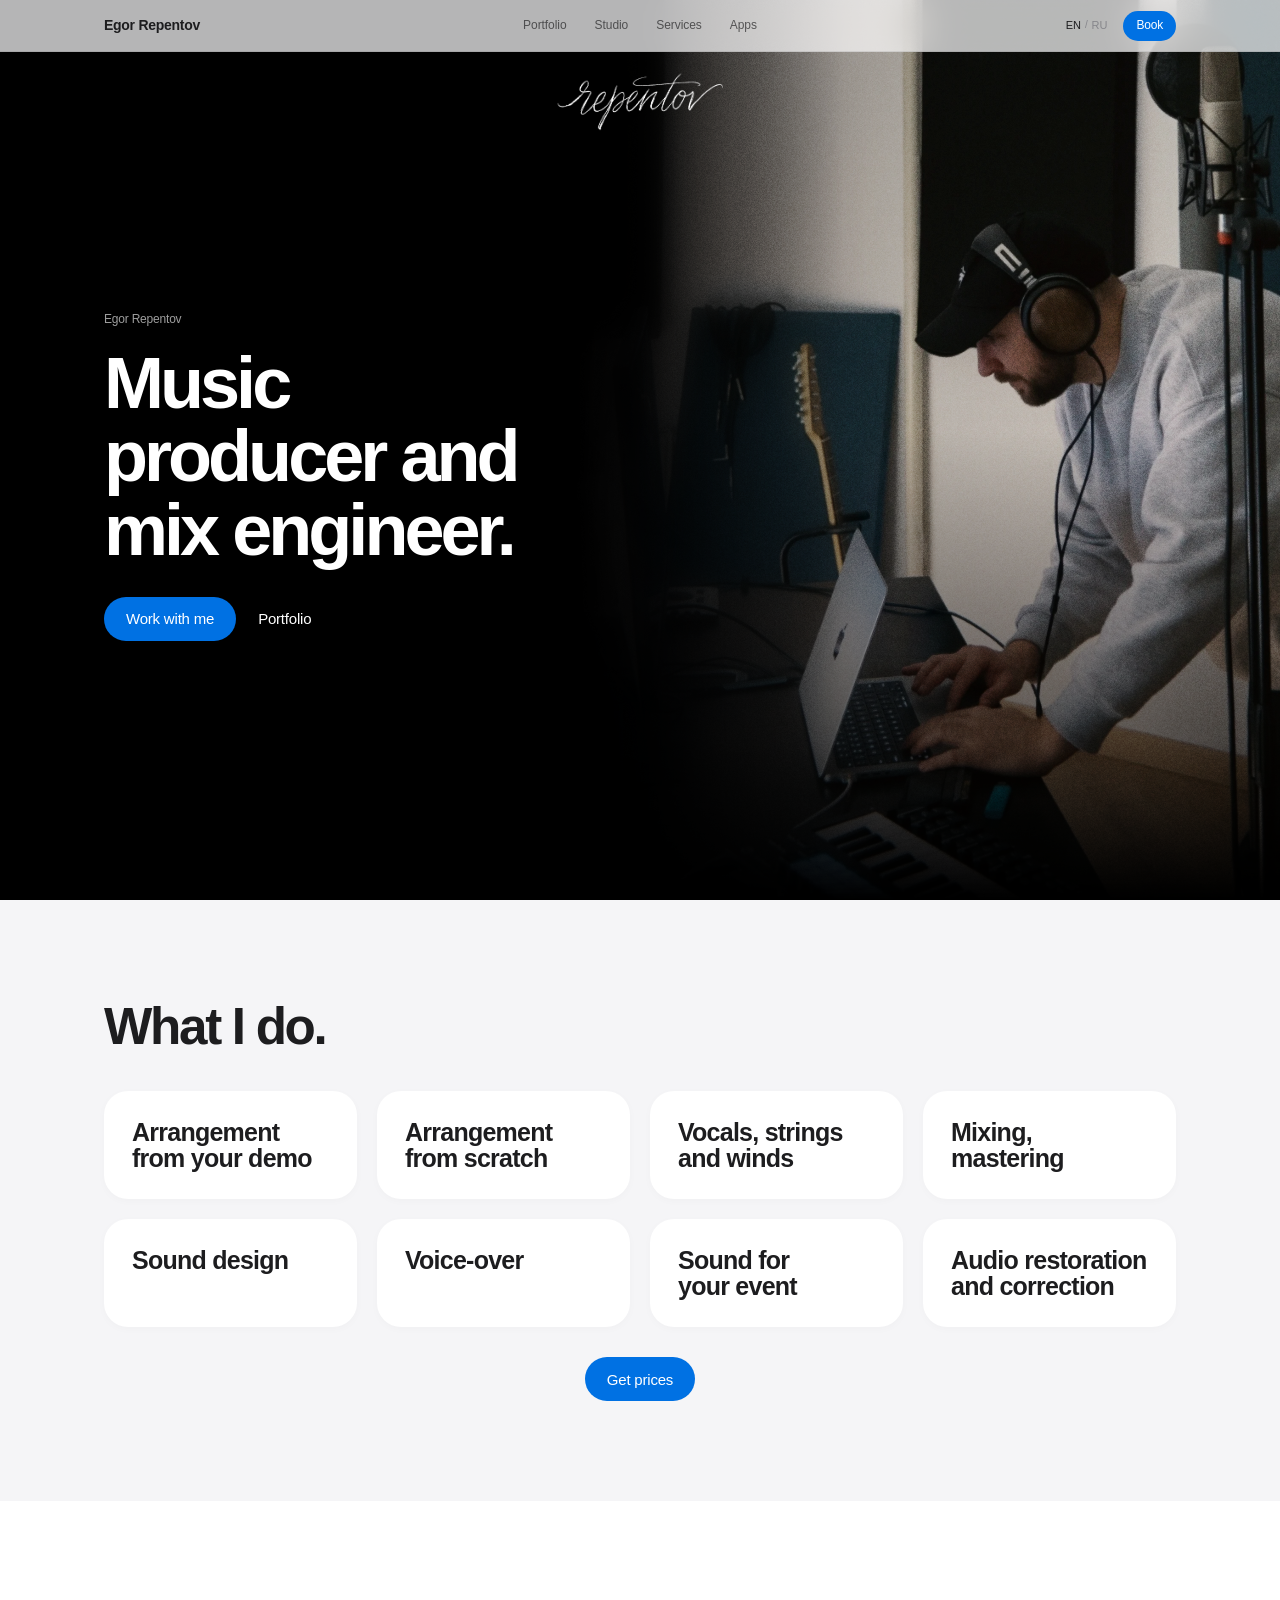
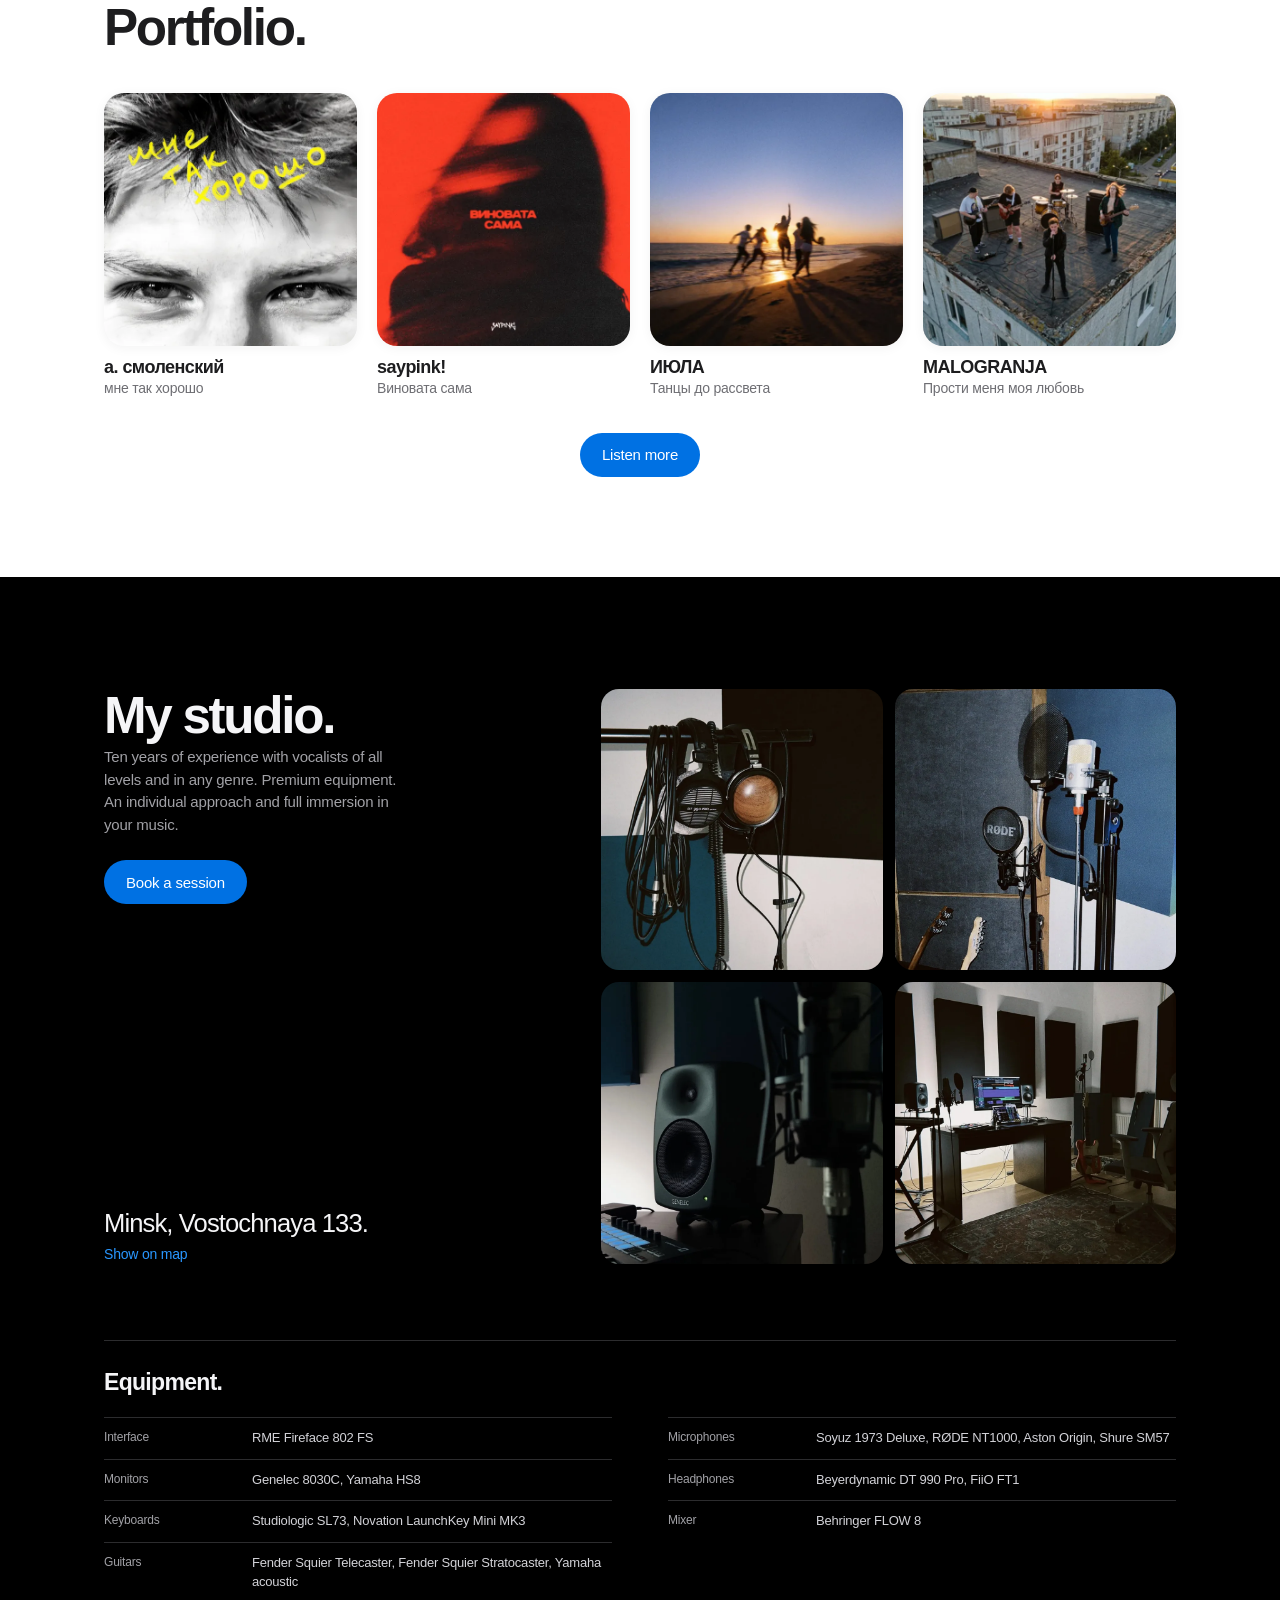
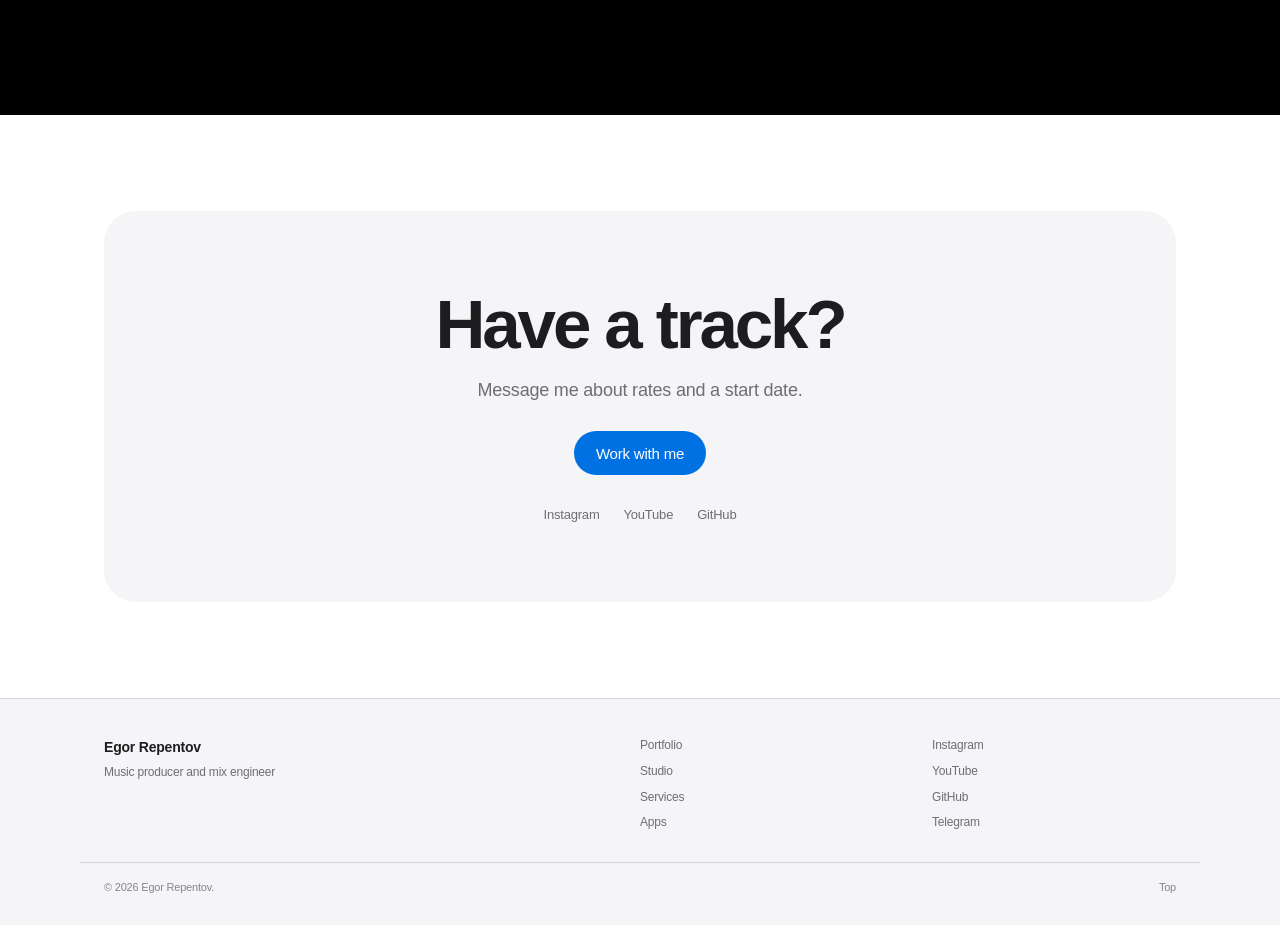
==== commit 938409bd: "Add four-song portfolio section to home" ====
--- a/index.html
+++ b/index.html
@@ -16,7 +16,9 @@
   <link rel="stylesheet" href="css/apple.css">
   <script>
     try {
-      if (localStorage.getItem('repentov-lang') === 'ru') {
+      var saved = localStorage.getItem('repentov-lang');
+      var device = (navigator.languages && navigator.languages[0]) || navigator.language || '';
+      if (saved === 'ru' || (saved !== 'en' && /^ru\b/i.test(device))) {
         document.documentElement.lang = 'ru';
         document.documentElement.dataset.lang = 'ru';
       }
@@ -113,6 +115,38 @@
         </div>
       </div>
     </section>
+    <section class="section home-portfolio" id="portfolio">
+      <div class="wrap">
+        <div class="section-head">
+          <h2 data-ru="Портфолио.">Portfolio.</h2>
+        </div>
+        <div class="home-portfolio__grid">
+          <a class="home-release" href="https://www.youtube.com/watch?v=gv1dFiN3ik4" target="_blank" rel="noopener">
+            <span class="home-release__cover"><img src="assets/cover-well.webp" width="560" height="560" alt="" loading="eager" decoding="async"></span>
+            <h3>а. смоленский</h3>
+            <p>мне так хорошо</p>
+          </a>
+          <a class="home-release" href="https://www.youtube.com/watch?v=vh1lVUvsnQ0" target="_blank" rel="noopener">
+            <span class="home-release__cover"><img src="assets/cover-guilty.webp" width="560" height="560" alt="" loading="eager" decoding="async"></span>
+            <h3>saypink!</h3>
+            <p>Виновата сама</p>
+          </a>
+          <a class="home-release" href="https://www.youtube.com/watch?v=t425Vw_vyY8" target="_blank" rel="noopener">
+            <span class="home-release__cover"><img src="assets/cover-dances.webp" width="560" height="560" alt="" loading="eager" decoding="async"></span>
+            <h3>ИЮЛА</h3>
+            <p>Танцы до рассвета</p>
+          </a>
+          <a class="home-release" href="https://www.youtube.com/watch?v=2vE2avK5K5A" target="_blank" rel="noopener">
+            <span class="home-release__cover"><img src="assets/cover-forgive.webp" width="560" height="560" alt="" loading="eager" decoding="async"></span>
+            <h3>MALOGRANJA</h3>
+            <p>Прости меня моя любовь</p>
+          </a>
+        </div>
+        <div class="home-portfolio__cta">
+          <a class="button" href="portfolio.html" data-ru="Слушать больше">Listen more</a>
+        </div>
+      </div>
+    </section>
     <section class="section studio theme-dark" id="studio">
       <div class="wrap">
         <div class="studio__grid">
--- a/css/apple.css
+++ b/css/apple.css
@@ -184,6 +184,16 @@
 .carousel__foot { display: flex; align-items: center; justify-content: space-between; gap: 24px; margin-top: 26px; }
 .carousel__controls { display: flex; gap: 8px; }
 
+.home-portfolio { background: var(--bg); }
+.home-portfolio__grid { display: grid; grid-template-columns: repeat(4, minmax(0, 1fr)); gap: 20px; margin-top: 38px; }
+.home-release { display: flex; flex-direction: column; min-width: 0; }
+.home-release__cover { display: block; aspect-ratio: 1 / 1; overflow: hidden; margin-bottom: 12px; border-radius: 20px; background: var(--bg-alt); box-shadow: 0 2px 12px rgba(0, 0, 0, 0.05); }
+.home-release__cover img { width: 100%; height: 100%; object-fit: cover; transition: transform 0.7s var(--ease-out); }
+.home-release:hover .home-release__cover img { transform: scale(1.03); }
+.home-release h3 { color: var(--ink); font-size: 18px; }
+.home-release p { margin-top: 2px; color: var(--muted); font-size: 14px; }
+.home-portfolio__cta { display: flex; justify-content: center; margin-top: 34px; }
+
 /* studio */
 .studio { background: var(--dark); color: var(--dark-text); padding: 112px 0; }
 .studio__grid { display: grid; grid-template-columns: minmax(0, 0.85fr) minmax(0, 1.15fr); gap: 72px; align-items: stretch; }
@@ -323,6 +333,7 @@
   .studio__gear { margin-top: 44px; }
   .gear { grid-template-columns: 1fr; }
   .service-grid { grid-template-columns: repeat(2, minmax(0, 1fr)); }
+  .home-portfolio__grid { grid-template-columns: repeat(2, minmax(0, 1fr)); gap: 18px 14px; }
   .app-grid { grid-template-columns: 1fr; }
   .service-card { min-height: 0; }
   .contact { padding: 64px 0; }
@@ -343,6 +354,7 @@
   .hero__meta span:last-child { display: none; }
   .grid { grid-template-columns: repeat(2, minmax(0, 1fr)); gap: 28px 12px; }
   .service-grid { grid-template-columns: 1fr; }
+  .home-portfolio__grid { grid-template-columns: repeat(2, minmax(0, 1fr)); }
   .grid-card__body h2 { font-size: 17px; }
   .grid-card__title { font-size: 13px; }
   .grid-card__roles { font-size: 11px; }
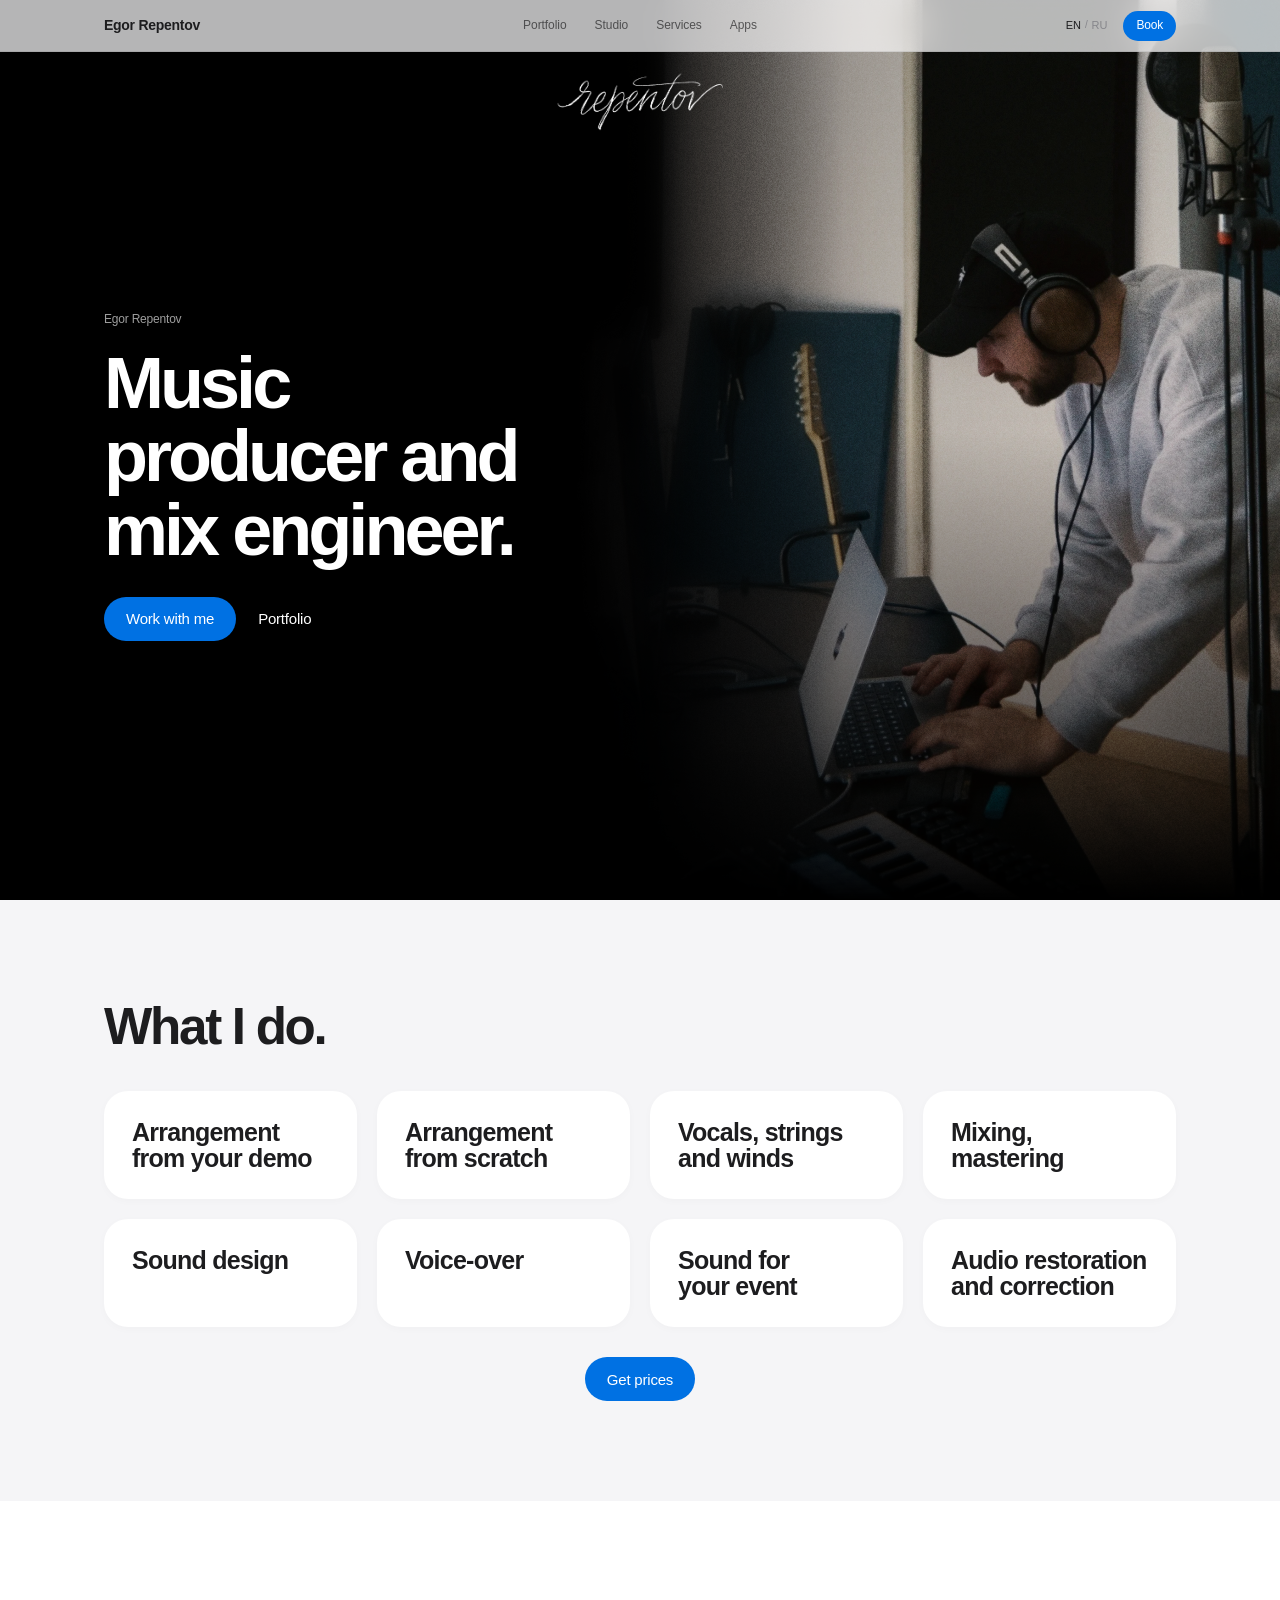
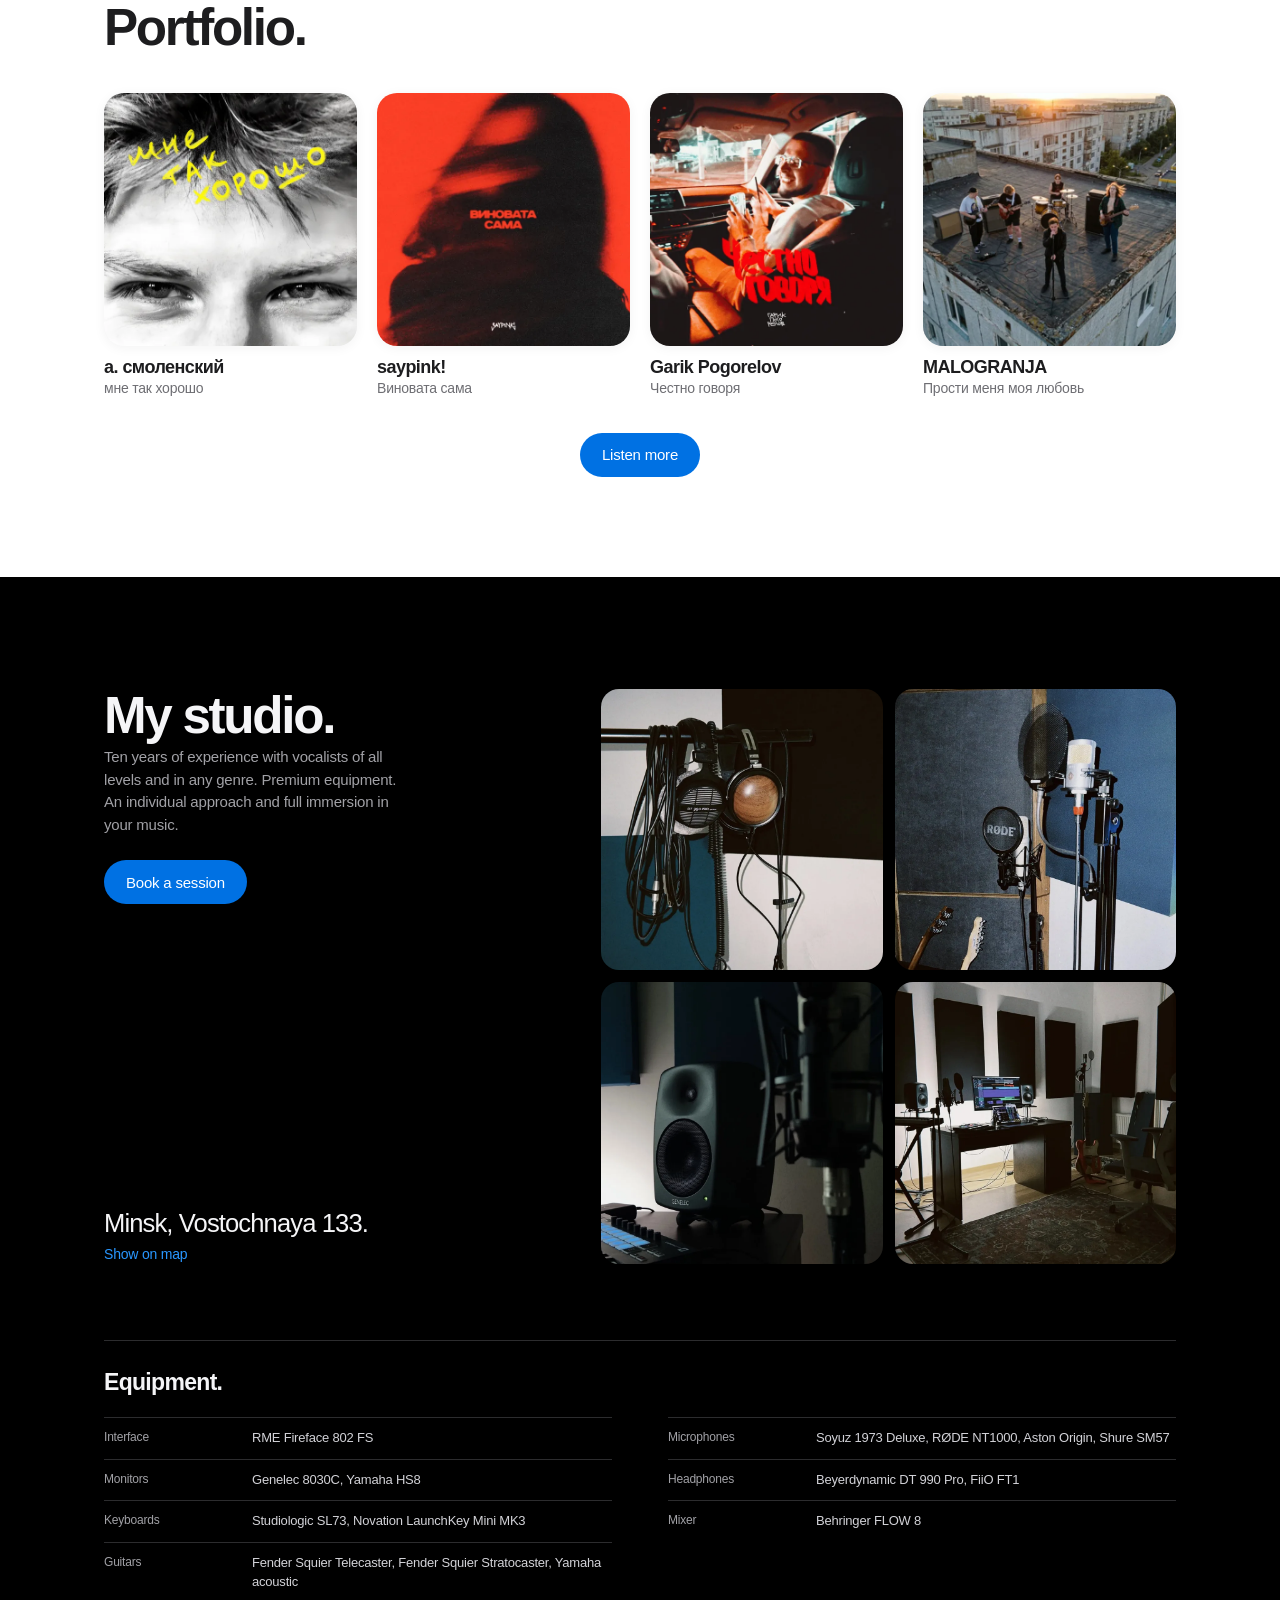
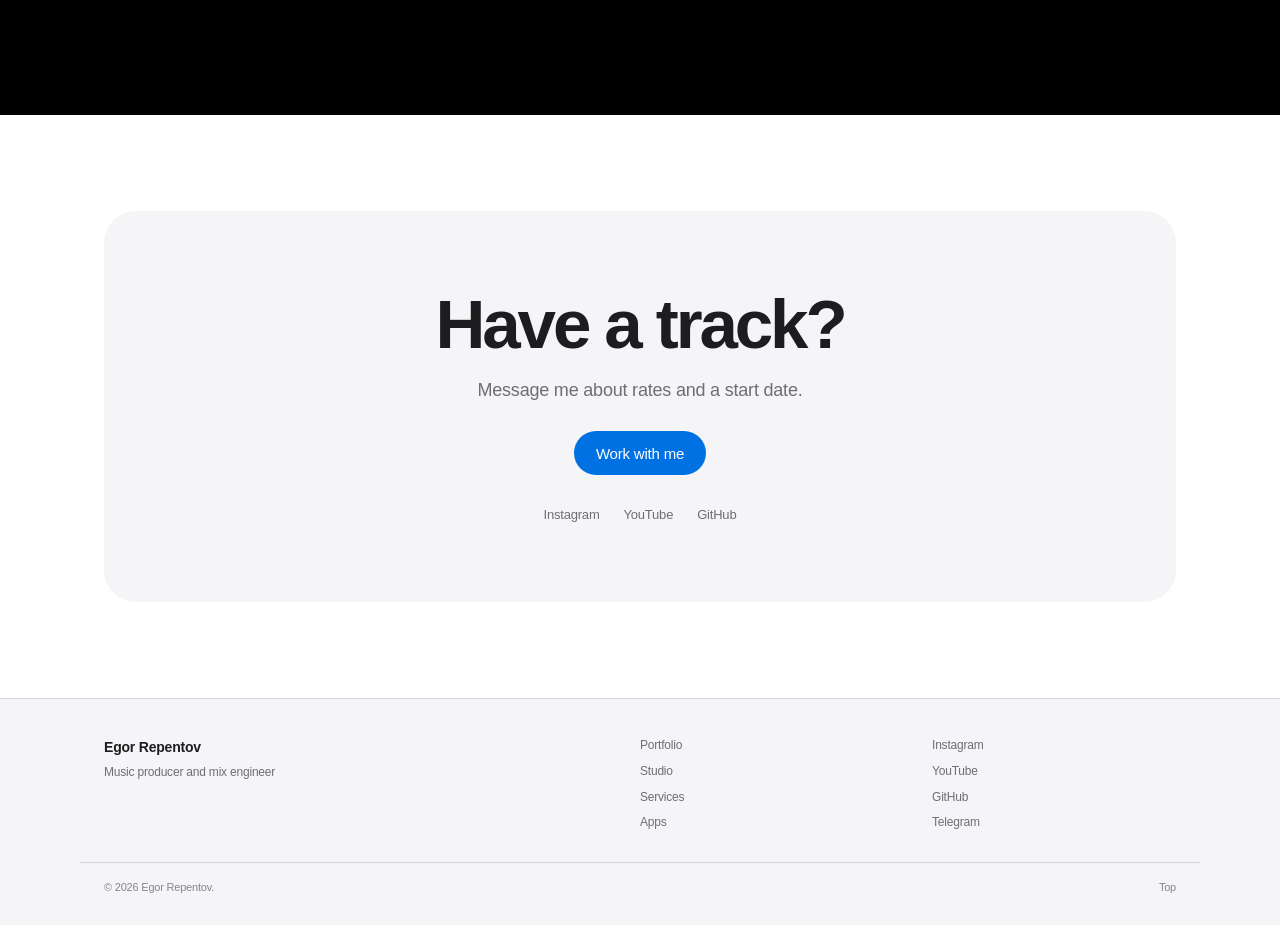
==== commit ba79405a: "Swap home portfolio card to Garik Pogorelov" ====
--- a/index.html
+++ b/index.html
@@ -131,10 +131,10 @@
             <h3>saypink!</h3>
             <p>Виновата сама</p>
           </a>
-          <a class="home-release" href="https://www.youtube.com/watch?v=t425Vw_vyY8" target="_blank" rel="noopener">
-            <span class="home-release__cover"><img src="assets/cover-dances.webp" width="560" height="560" alt="" loading="eager" decoding="async"></span>
-            <h3>ИЮЛА</h3>
-            <p>Танцы до рассвета</p>
+          <a class="home-release" href="https://www.youtube.com/playlist?list=OLAK5uy_mH-JVicq-II41cVX332g1i4ybgxMmh9sU" target="_blank" rel="noopener">
+            <span class="home-release__cover"><img src="assets/cover-honest.webp" width="560" height="560" alt="" loading="eager" decoding="async"></span>
+            <h3 data-ru="Гарик Погорелов">Garik Pogorelov</h3>
+            <p>Честно говоря</p>
           </a>
           <a class="home-release" href="https://www.youtube.com/watch?v=2vE2avK5K5A" target="_blank" rel="noopener">
             <span class="home-release__cover"><img src="assets/cover-forgive.webp" width="560" height="560" alt="" loading="eager" decoding="async"></span>
--- a/css/apple.css
+++ b/css/apple.css
@@ -121,7 +121,7 @@
   .classic-hero__media::after { display: none; }
   .classic-hero__grain { display: none; }
   .classic-hero__logo { position: absolute; top: 20px; left: 50%; z-index: 4; margin: 0; transform: translateX(-50%); }
-  .classic-hero__logo img { height: 84px; }
+  .classic-hero__logo img { height: 64px; }
   .classic-hero__inner { position: relative; z-index: 3; display: flex; align-items: flex-end; width: 100%; }
   .classic-hero__text { max-width: 100%; }
   .classic-hero__name { display: none; }
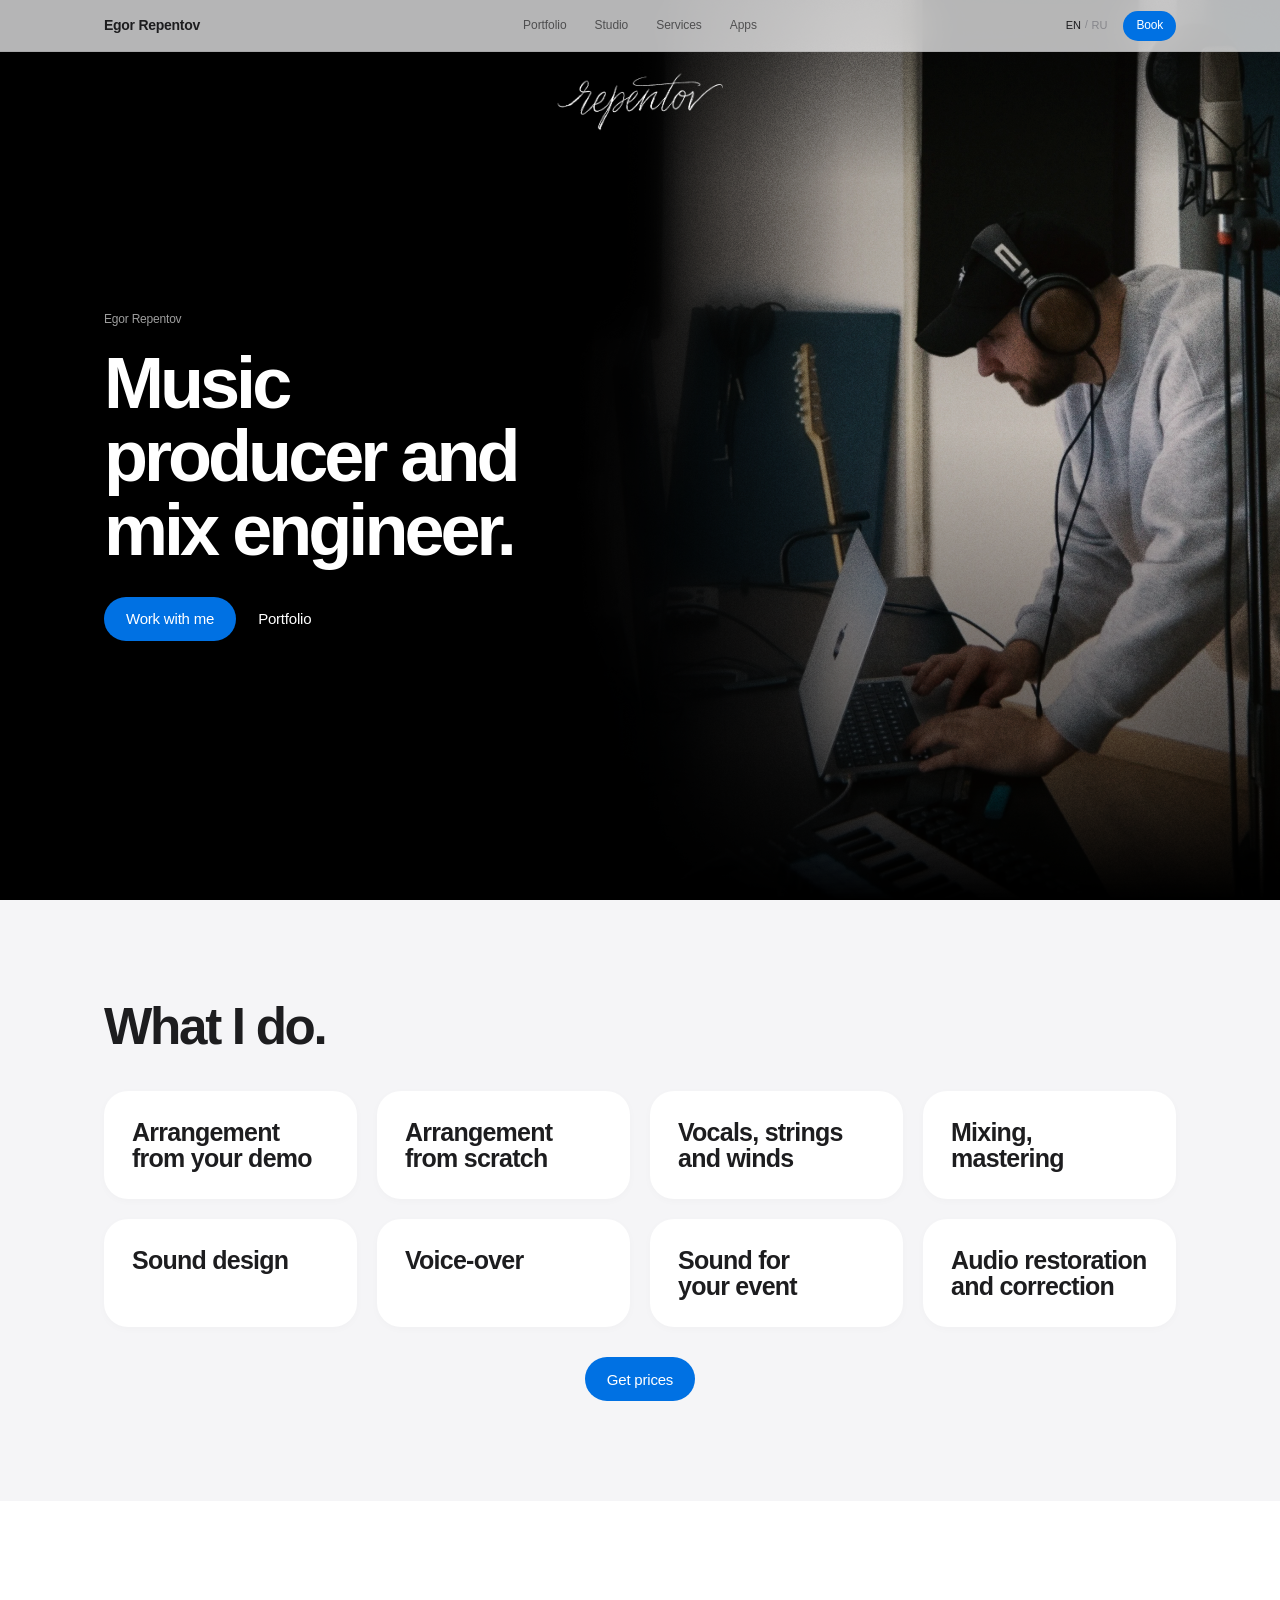
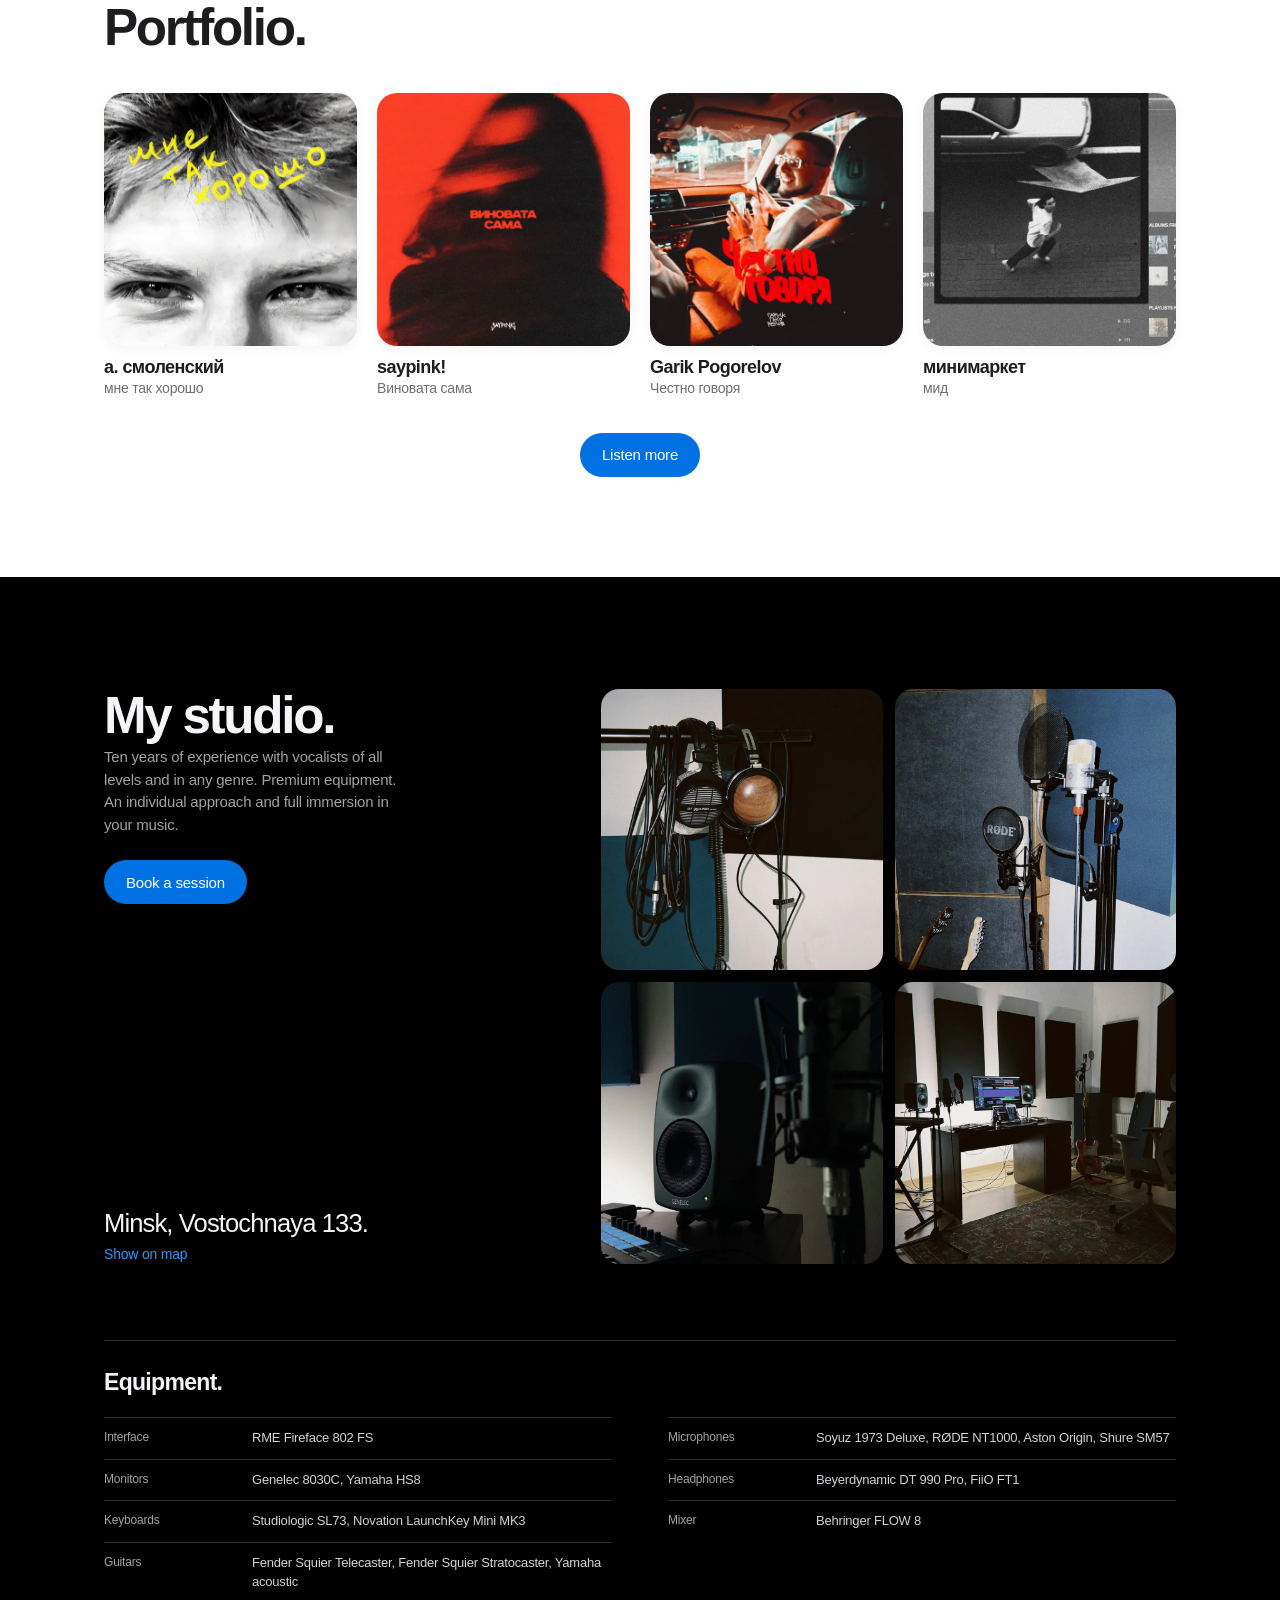
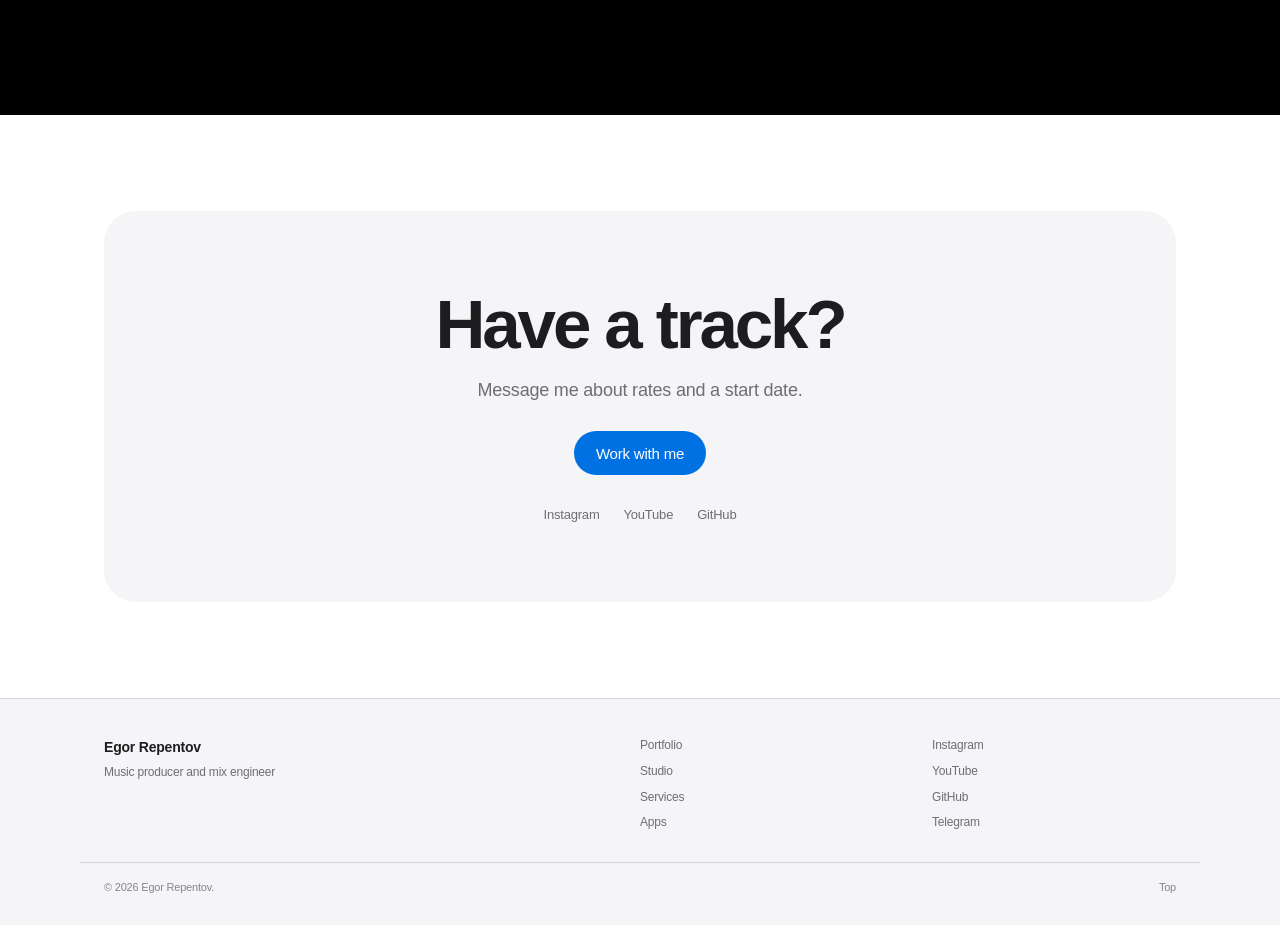
==== commit 8b3de215: "Swap home portfolio card to минимаркет — мид" ====
--- a/index.html
+++ b/index.html
@@ -136,10 +136,10 @@
             <h3 data-ru="Гарик Погорелов">Garik Pogorelov</h3>
             <p>Честно говоря</p>
           </a>
-          <a class="home-release" href="https://www.youtube.com/watch?v=2vE2avK5K5A" target="_blank" rel="noopener">
-            <span class="home-release__cover"><img src="assets/cover-forgive.webp" width="560" height="560" alt="" loading="eager" decoding="async"></span>
-            <h3>MALOGRANJA</h3>
-            <p>Прости меня моя любовь</p>
+          <a class="home-release" href="https://www.youtube.com/playlist?list=OLAK5uy_lmXIUz0wiMHDCPvbvu__K6rp3qj46fW30" target="_blank" rel="noopener">
+            <span class="home-release__cover"><img src="assets/cover-mid.webp" width="560" height="560" alt="" loading="eager" decoding="async"></span>
+            <h3>минимаркет</h3>
+            <p>мид</p>
           </a>
         </div>
         <div class="home-portfolio__cta">
--- a/css/apple.css
+++ b/css/apple.css
@@ -3,6 +3,7 @@
 :root {
   --bg: #ffffff;
   --bg-alt: #f5f5f7;
+  --bone: #fbfbfd;
   --ink: #1d1d1f;
   --muted: #6e6e73;
   --faint: #86868b;
@@ -97,6 +98,7 @@
 
 /* classic first screen — kept from the original site */
 .classic-hero { position: relative; min-height: 100svh; display: flex; align-items: center; padding: calc(var(--nav) + 72px) 0 72px; background: #000; color: #fff; overflow: hidden; }
+.classic-hero::before { content: ""; position: absolute; inset: 0 0 auto; z-index: 1; height: 180px; pointer-events: none; background: linear-gradient(180deg, rgba(0, 0, 0, 0.62) 0%, rgba(0, 0, 0, 0.28) 55%, rgba(0, 0, 0, 0) 100%); }
 .classic-hero__media { position: absolute; top: 0; right: 0; bottom: 0; z-index: 0; width: 55vw; overflow: hidden; background: #000; }
 .classic-hero__media::after { content: ""; position: absolute; inset: 0; z-index: 2; pointer-events: none; background: linear-gradient(90deg, #000 0%, rgba(0, 0, 0, 0.85) 10%, rgba(0, 0, 0, 0.45) 22%, rgba(0, 0, 0, 0) 38%); }
 .classic-hero__media img { width: 100%; height: 100%; object-fit: cover; object-position: 50% 38%; }
@@ -114,24 +116,32 @@
 .classic-hero .button--text:hover { color: rgba(255, 255, 255, 0.7); }
 
 @media (max-width: 820px) {
-  body.page-home { padding-top: var(--nav); }
-  .classic-hero { min-height: calc(100svh - var(--nav)); display: flex; align-items: flex-end; padding: 0 0 26px; }
+  body.page-home { padding-top: 0; }
+  .page-home .nav { position: static; inset: auto; background: var(--bone); -webkit-backdrop-filter: none; backdrop-filter: none; }
+  .page-home .nav.is-scrolled { background: var(--bone); box-shadow: none; }
+
+  /* phone hero: the photo carries the logo, the fade carries the text */
+  .classic-hero { min-height: max(480px, 78vh); min-height: max(480px, 78svh); display: flex; align-items: flex-end; padding: 0; background: var(--dark); }
+  /* bottom-anchored crop: the frame never bites into the bottom of the photo */
   .classic-hero__media { position: absolute; inset: 0; width: 100%; height: 100%; }
-  .classic-hero__media img { width: 100%; height: 100%; object-fit: cover; object-position: 62% 32%; }
+  .classic-hero__media img { width: 100%; height: 100%; object-fit: cover; object-position: 62% 100%; }
   .classic-hero__media::after { display: none; }
-  .classic-hero__grain { display: none; }
-  .classic-hero__logo { position: absolute; top: 20px; left: 50%; z-index: 4; margin: 0; transform: translateX(-50%); }
-  .classic-hero__logo img { height: 64px; }
-  .classic-hero__inner { position: relative; z-index: 3; display: flex; align-items: flex-end; width: 100%; }
+  /* darkening under the logo, so the script reads over the bright wall */
+  .classic-hero__media::before { content: ""; position: absolute; inset: 0 0 auto; z-index: 2; height: 170px; pointer-events: none; background: linear-gradient(180deg, rgba(0, 0, 0, 0.8) 0%, rgba(0, 0, 0, 0.56) 38%, rgba(0, 0, 0, 0.2) 72%, rgba(0, 0, 0, 0) 100%); }
+  .classic-hero__grain, .classic-hero__blur { display: none; }
+  /* one continuous fade: photo at the top, absolute black at the section edge */
+  .classic-hero__scrim { display: block; position: absolute; inset: 0; z-index: 2; background: linear-gradient(180deg, rgba(0, 0, 0, 0) 0%, rgba(0, 0, 0, 0) 30%, rgba(0, 0, 0, 0.04) 44%, rgba(0, 0, 0, 0.1) 52%, rgba(0, 0, 0, 0.2) 60%, rgba(0, 0, 0, 0.34) 67%, rgba(0, 0, 0, 0.5) 73%, rgba(0, 0, 0, 0.68) 80%, rgba(0, 0, 0, 0.84) 87%, rgba(0, 0, 0, 0.95) 94%, #000 100%), linear-gradient(180deg, rgba(0, 0, 0, 0) calc(100% - 330px), rgba(0, 0, 0, 0.4) calc(100% - 220px), rgba(0, 0, 0, 0.74) calc(100% - 110px), #000 100%); }
+  .classic-hero::before { display: none; }
+  .classic-hero__logo { position: absolute; top: 14px; left: 50%; z-index: 4; margin: 0; transform: translateX(-50%); filter: drop-shadow(0 2px 18px rgba(0, 0, 0, 0.6)); }
+  .classic-hero__logo img { height: 58px; }
+  .classic-hero__inner { position: relative; z-index: 3; width: 100%; padding-block: 96px calc(40px + env(safe-area-inset-bottom)); }
   .classic-hero__text { max-width: 100%; }
   .classic-hero__name { display: none; }
-  .classic-hero h1 { max-width: 100%; font-size: clamp(2.25rem, 9.4vw, 3.25rem); line-height: 0.98; }
+  .classic-hero h1 { max-width: 100%; font-size: clamp(2rem, 8.6vw, 2.6rem); line-height: 1; letter-spacing: -0.045em; text-shadow: 0 2px 20px rgba(0, 0, 0, 0.55); }
   .classic-hero__actions { gap: 10px; margin-top: 22px; }
-  .classic-hero .button { min-height: 44px; padding: 0 18px; font-size: 14px; }
-  .classic-hero .button--text { padding: 0 18px; border: 1px solid rgba(255, 255, 255, 0.42); border-radius: 980px; background: rgba(255, 255, 255, 0.12); -webkit-backdrop-filter: blur(12px); backdrop-filter: blur(12px); }
-  .classic-hero .button--text:hover { background: rgba(255, 255, 255, 0.2); color: #fff; }
-  .classic-hero__blur { display: none; }
-  .classic-hero__scrim { background: linear-gradient(180deg, rgba(0, 0, 0, 0.86) 0%, rgba(0, 0, 0, 0.55) 14%, rgba(0, 0, 0, 0.14) 34%, rgba(0, 0, 0, 0.3) 52%, rgba(0, 0, 0, 0.84) 68%, #000 100%); }
+  .classic-hero .button { min-height: 46px; padding: 0 20px; font-size: 15px; }
+  .classic-hero .button--text { padding: 0 20px; border: 1px solid rgba(255, 255, 255, 0.42); border-radius: 980px; background: rgba(255, 255, 255, 0.1); -webkit-backdrop-filter: none; backdrop-filter: none; }
+  .classic-hero .button--text:hover { background: rgba(255, 255, 255, 0.16); color: #fff; }
 }
 
 /* hero */
